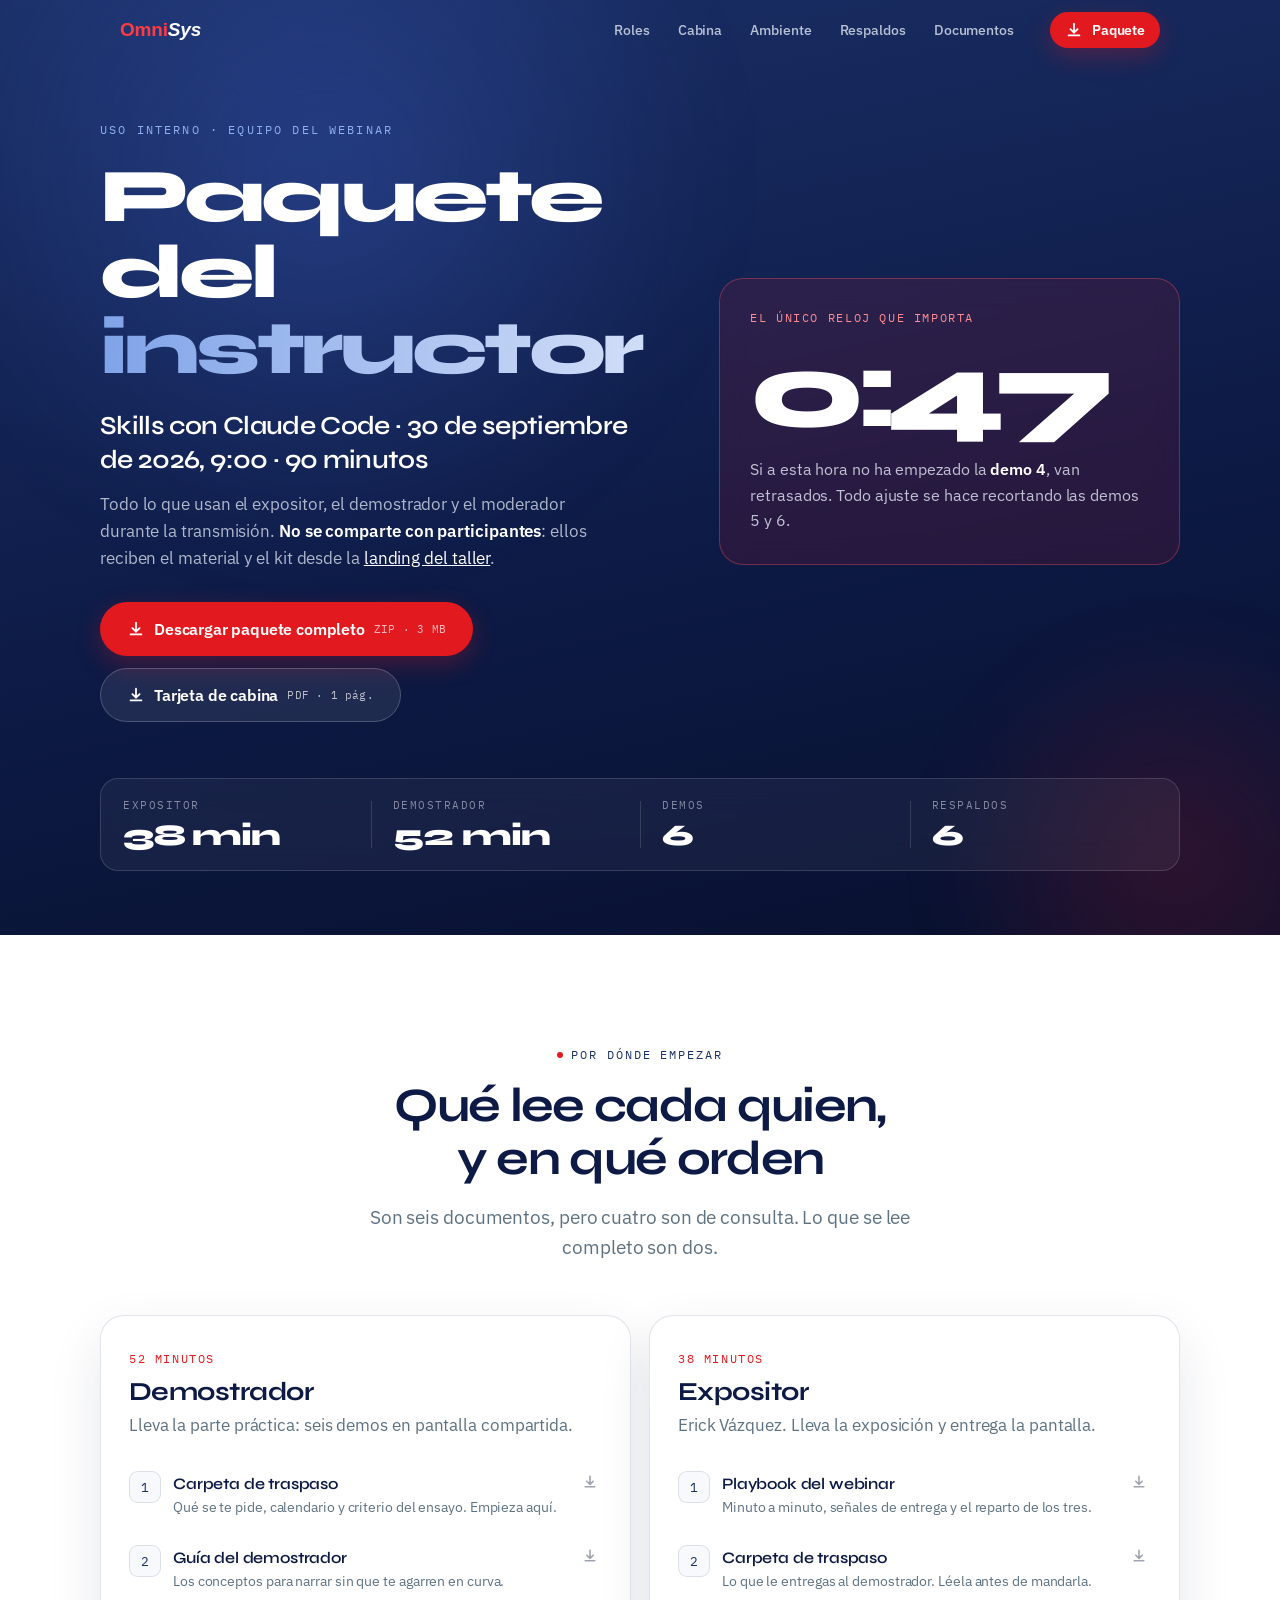
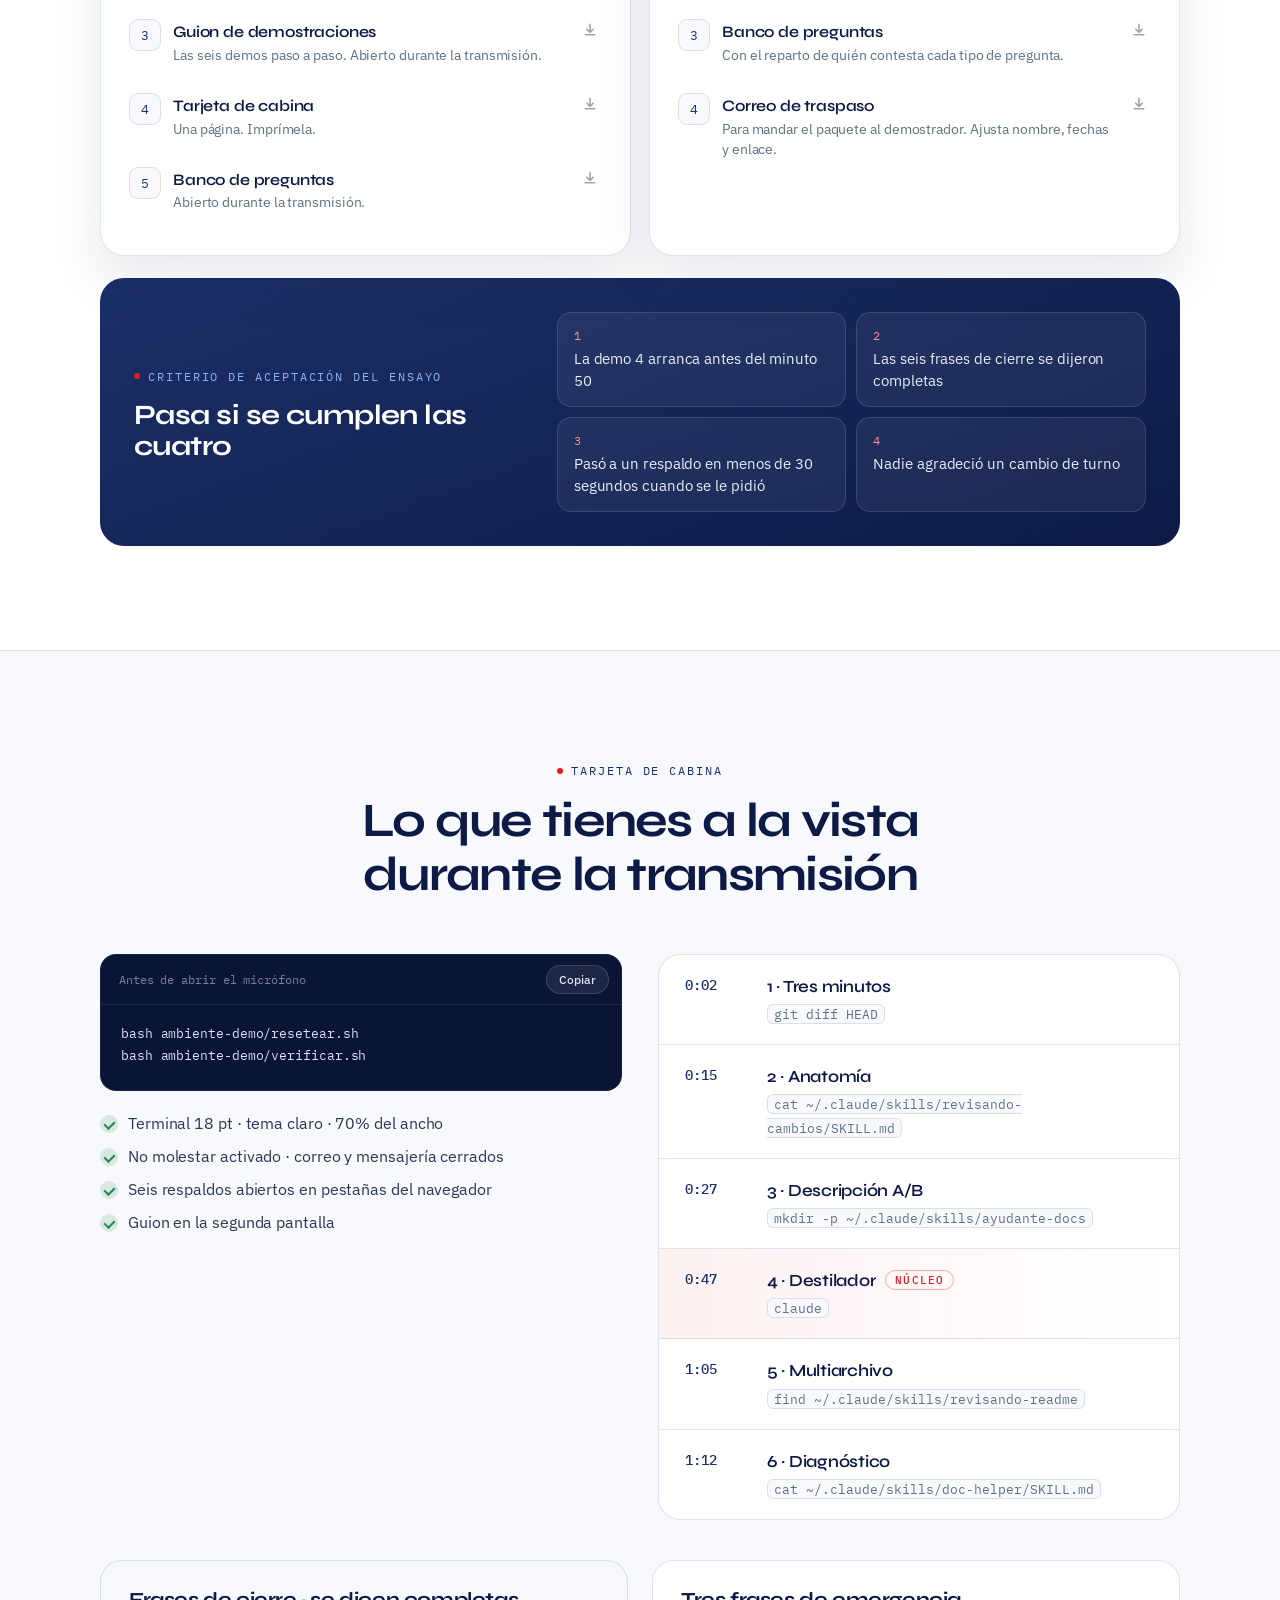
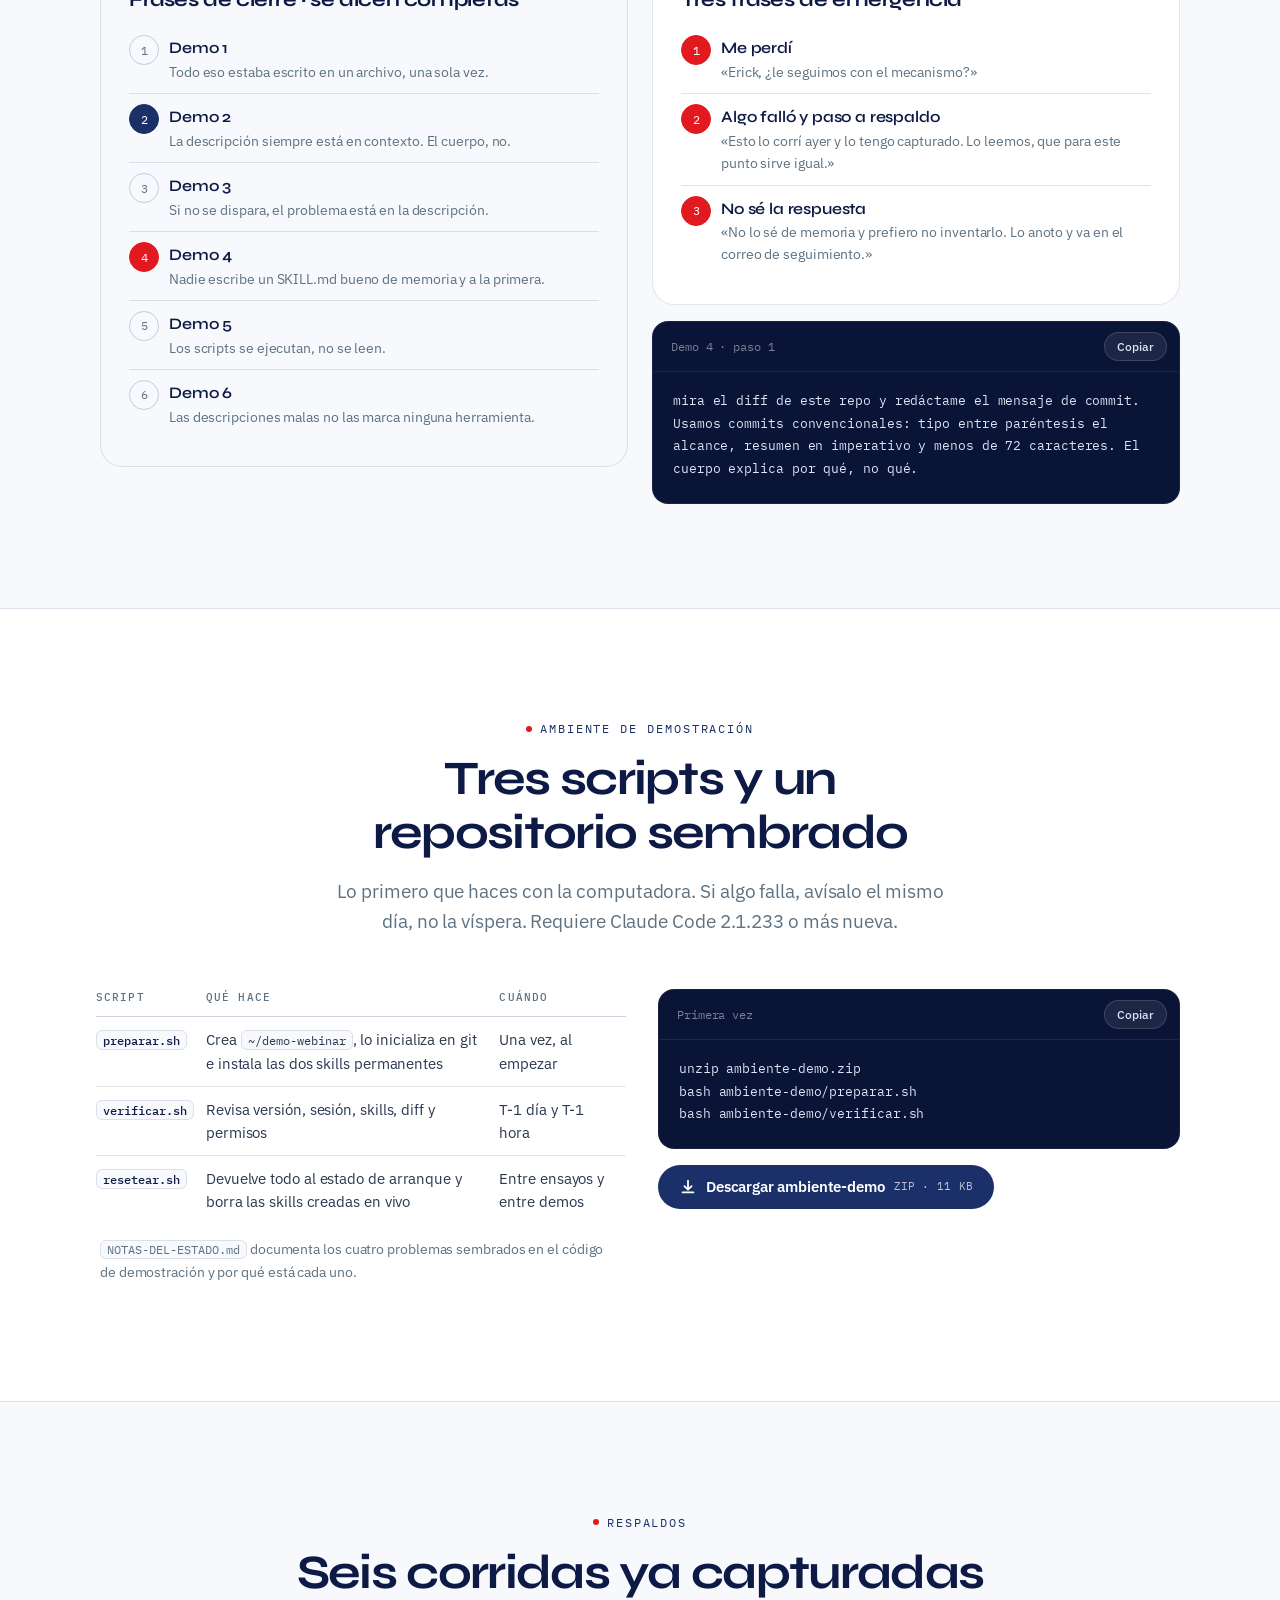
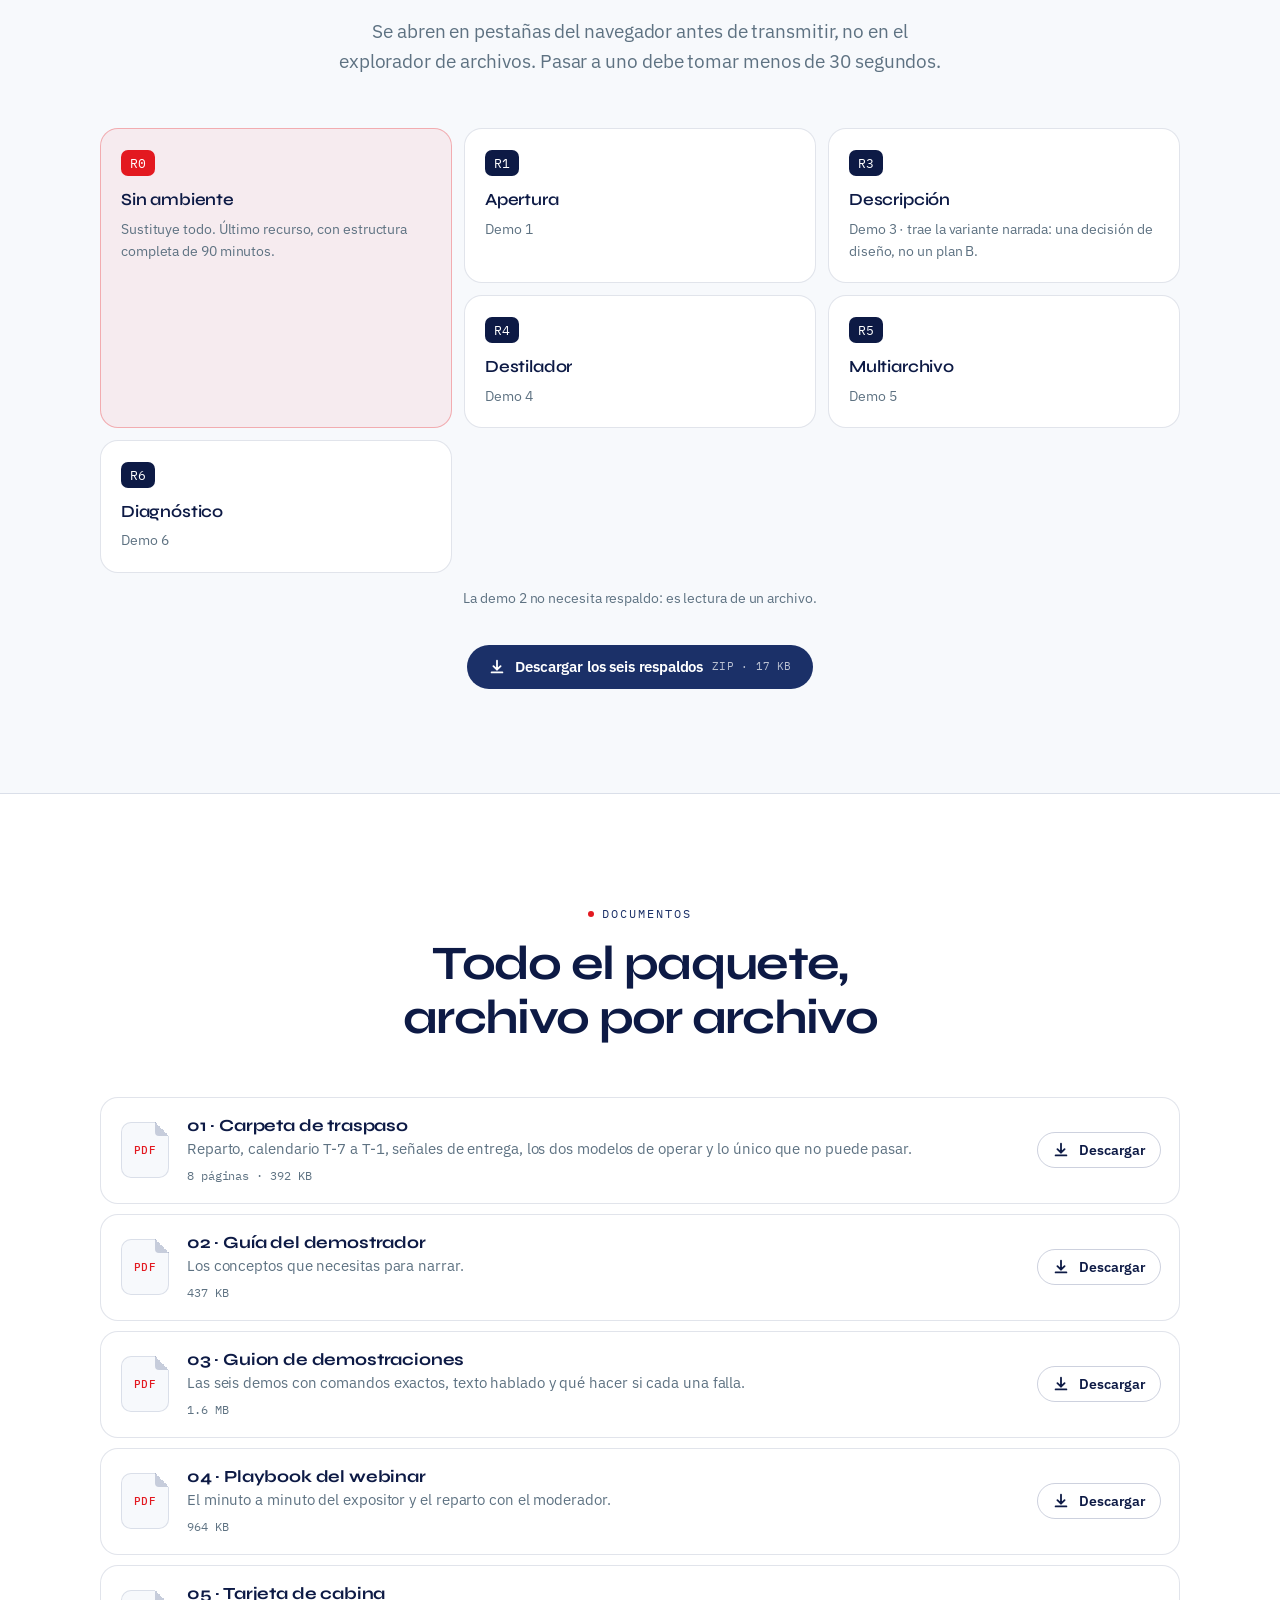
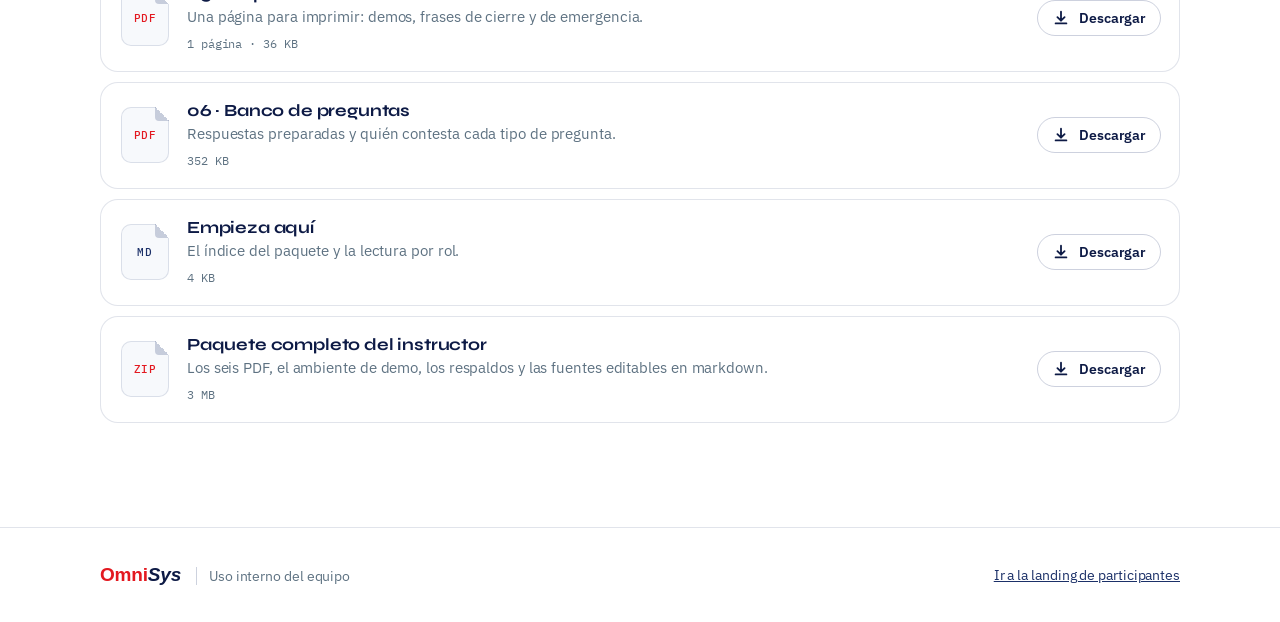
==== equipo/index.html @ ec7b80d9 "Página del equipo con el paquete del instructor (/equipo/, noindex) Co-Authored-By: Claude Opus 5.5 " ====
<!DOCTYPE html>
<html lang="es-MX">
<head>
<meta charset="UTF-8">
<meta name="viewport" content="width=device-width, initial-scale=1, viewport-fit=cover">
<meta name="robots" content="noindex, nofollow">
<meta name="theme-color" content="#0D1A45">
<title>Paquete del instructor · Skills con Claude Code · OmniSys</title>
<link rel="icon" href="data:image/svg+xml,%3Csvg xmlns='http://www.w3.org/2000/svg' viewBox='0 0 64 64'%3E%3Crect width='64' height='64' rx='14' fill='%230D1A45'/%3E%3Ctext x='32' y='43' font-family='Verdana' font-weight='700' font-size='30' fill='%23FF3A41' text-anchor='middle'%3EO%3C/text%3E%3C/svg%3E">
<link rel="preconnect" href="https://fonts.googleapis.com">
<link rel="preconnect" href="https://fonts.gstatic.com" crossorigin>
<link href="https://fonts.googleapis.com/css2?family=Syne:wght@600;700;800&family=IBM+Plex+Sans:ital,wght@0,400;0,500;0,600;1,400&family=IBM+Plex+Mono:wght@400;500&display=swap" rel="stylesheet">
<link rel="stylesheet" href="../assets/estilos.css">
<script>document.documentElement.classList.add("js");</script>
</head>
<body class="team">

<a class="skip" href="#contenido">Saltar al contenido</a>

<header class="nav" id="nav">
  <div class="nav-in">
    <a class="brand" href="../" aria-label="OmniSys, ir a la landing del taller"><span class="o">Omni</span><span class="s">Sys</span></a>
    <nav class="nav-links" aria-label="Secciones">
      <a href="#roles">Roles</a>
      <a href="#cabina">Cabina</a>
      <a href="#ambiente">Ambiente</a>
      <a href="#respaldos">Respaldos</a>
      <a href="#documentos">Documentos</a>
    </nav>
    <a class="btn btn-sm btn-red dl" href="descargas/paquete-instructor.zip" download>
      <svg aria-hidden="true" viewBox="0 0 20 20"><path d="M10 3v10m0 0 4-4m-4 4-4-4M4 16h12"/></svg>
      <span>Paquete</span>
    </a>
  </div>
</header>

<main id="contenido">

<section class="hero hero-team" id="inicio">
  <div class="hero-glow" aria-hidden="true"></div>
  <div class="hero-in">
    <div class="rise">
      <p class="kicker">Uso interno · Equipo del webinar</p>
      <h1>Paquete del <span class="g">instructor</span></h1>
      <p class="claim">Skills con Claude Code · 30 de septiembre de 2026, 9:00 · 90 minutos</p>
      <p class="lede">Todo lo que usan el expositor, el demostrador y el moderador durante la transmisión. <b class="on-dark">No se comparte con participantes</b>: ellos reciben el material y el kit desde la <a href="../" class="on-dark">landing del taller</a>.</p>
      <div class="hero-cta">
        <a class="btn btn-red btn-lg dl" href="descargas/paquete-instructor.zip" download>
          <svg aria-hidden="true" viewBox="0 0 20 20"><path d="M10 3v10m0 0 4-4m-4 4-4-4M4 16h12"/></svg>
          <span>Descargar paquete completo</span><small>ZIP · 3 MB</small>
        </a>
        <a class="btn btn-glass btn-lg dl" href="descargas/05-Tarjeta-de-cabina.pdf" download>
          <svg aria-hidden="true" viewBox="0 0 20 20"><path d="M10 3v10m0 0 4-4m-4 4-4-4M4 16h12"/></svg>
          <span>Tarjeta de cabina</span><small>PDF · 1 pág.</small>
        </a>
      </div>
    </div>

    <div class="checkpoint rise" aria-label="Punto de control">
      <p class="cp-l">El único reloj que importa</p>
      <p class="cp-t">0:47</p>
      <p class="cp-d">Si a esta hora no ha empezado la <b>demo 4</b>, van retrasados. Todo ajuste se hace recortando las demos 5 y 6.</p>
    </div>

    <dl class="facts rise">
      <div><dt>Expositor</dt><dd>38 min</dd></div>
      <div><dt>Demostrador</dt><dd>52 min</dd></div>
      <div><dt>Demos</dt><dd>6</dd></div>
      <div><dt>Respaldos</dt><dd>6</dd></div>
    </dl>
  </div>
</section>

<!-- ── roles ── -->
<section class="sec" id="roles">
  <div class="wrap">
    <header class="shead rv">
      <p class="eyebrow">Por dónde empezar</p>
      <h2>Qué lee cada quien, y en qué orden</h2>
      <p>Son seis documentos, pero cuatro son de consulta. Lo que se lee completo son dos.</p>
    </header>
    <div class="roles">
      <article class="role rv">
        <div class="role-h"><span class="pack-n">52 minutos</span><h3>Demostrador</h3><p>Lleva la parte práctica: seis demos en pantalla compartida.</p></div>
        <ol class="reading">
          <li><a class="dl" href="descargas/01-Carpeta-de-traspaso.pdf" download><b>Carpeta de traspaso</b><span>Qué se te pide, calendario y criterio del ensayo. Empieza aquí.</span></a></li>
          <li><a class="dl" href="descargas/02-Guia-del-demostrador.pdf" download><b>Guía del demostrador</b><span>Los conceptos para narrar sin que te agarren en curva.</span></a></li>
          <li><a class="dl" href="descargas/03-Guion-de-demostraciones.pdf" download><b>Guion de demostraciones</b><span>Las seis demos paso a paso. Abierto durante la transmisión.</span></a></li>
          <li><a class="dl" href="descargas/05-Tarjeta-de-cabina.pdf" download><b>Tarjeta de cabina</b><span>Una página. Imprímela.</span></a></li>
          <li><a class="dl" href="descargas/06-Banco-de-preguntas.pdf" download><b>Banco de preguntas</b><span>Abierto durante la transmisión.</span></a></li>
        </ol>
      </article>
      <article class="role rv">
        <div class="role-h"><span class="pack-n">38 minutos</span><h3>Expositor</h3><p>Erick Vázquez. Lleva la exposición y entrega la pantalla.</p></div>
        <ol class="reading">
          <li><a class="dl" href="descargas/04-Playbook-del-webinar.pdf" download><b>Playbook del webinar</b><span>Minuto a minuto, señales de entrega y el reparto de los tres.</span></a></li>
          <li><a class="dl" href="descargas/01-Carpeta-de-traspaso.pdf" download><b>Carpeta de traspaso</b><span>Lo que le entregas al demostrador. Léela antes de mandarla.</span></a></li>
          <li><a class="dl" href="descargas/06-Banco-de-preguntas.pdf" download><b>Banco de preguntas</b><span>Con el reparto de quién contesta cada tipo de pregunta.</span></a></li>
          <li><a class="dl" href="descargas/CORREO-DE-TRASPASO.md" download><b>Correo de traspaso</b><span>Para mandar el paquete al demostrador. Ajusta nombre, fechas y enlace.</span></a></li>
        </ol>
      </article>
    </div>

    <div class="accept rv">
      <div>
        <p class="eyebrow on-dark">Criterio de aceptación del ensayo</p>
        <h3>Pasa si se cumplen las cuatro</h3>
      </div>
      <ol>
        <li>La demo 4 arranca antes del minuto 50</li>
        <li>Las seis frases de cierre se dijeron completas</li>
        <li>Pasó a un respaldo en menos de 30 segundos cuando se le pidió</li>
        <li>Nadie agradeció un cambio de turno</li>
      </ol>
    </div>
  </div>
</section>

<!-- ── cabina ── -->
<section class="sec alt" id="cabina">
  <div class="wrap">
    <header class="shead rv">
      <p class="eyebrow">Tarjeta de cabina</p>
      <h2>Lo que tienes a la vista durante la transmisión</h2>
    </header>

    <div class="split">
      <div class="rv">
        <div class="code">
          <div class="code-h"><span>Antes de abrir el micrófono</span><button class="copy" data-copy="pre-mic" aria-label="Copiar comandos">Copiar</button></div>
<pre id="pre-mic">bash ambiente-demo/resetear.sh
bash ambiente-demo/verificar.sh</pre>
        </div>
        <ul class="ticks cabin-ticks">
          <li>Terminal 18 pt · tema claro · 70% del ancho</li>
          <li>No molestar activado · correo y mensajería cerrados</li>
          <li>Seis respaldos abiertos en pestañas del navegador</li>
          <li>Guion en la segunda pantalla</li>
        </ul>
      </div>
      <div class="rv">
        <ol class="agenda demos">
          <li><time>0:02</time><div><b>1 · Tres minutos</b><p><code>git diff HEAD</code></p></div></li>
          <li><time>0:15</time><div><b>2 · Anatomía</b><p><code>cat ~/.claude/skills/revisando-cambios/SKILL.md</code></p></div></li>
          <li><time>0:27</time><div><b>3 · Descripción A/B</b><p><code>mkdir -p ~/.claude/skills/ayudante-docs</code></p></div></li>
          <li class="core"><time>0:47</time><div><b>4 · Destilador</b><p><code>claude</code></p></div></li>
          <li><time>1:05</time><div><b>5 · Multiarchivo</b><p><code>find ~/.claude/skills/revisando-readme</code></p></div></li>
          <li><time>1:12</time><div><b>6 · Diagnóstico</b><p><code>cat ~/.claude/skills/doc-helper/SKILL.md</code></p></div></li>
        </ol>
      </div>
    </div>

    <div class="split tight">
      <div class="levels rv">
        <h3>Frases de cierre · se dicen completas</h3>
        <ol>
          <li><b>Demo 1</b><span>Todo eso estaba escrito en un archivo, una sola vez.</span></li>
          <li><b>Demo 2</b><span>La descripción siempre está en contexto. El cuerpo, no.</span></li>
          <li><b>Demo 3</b><span>Si no se dispara, el problema está en la descripción.</span></li>
          <li><b>Demo 4</b><span>Nadie escribe un SKILL.md bueno de memoria y a la primera.</span></li>
          <li><b>Demo 5</b><span>Los scripts se ejecutan, no se leen.</span></li>
          <li><b>Demo 6</b><span>Las descripciones malas no las marca ninguna herramienta.</span></li>
        </ol>
      </div>
      <div class="rv">
        <div class="levels errors">
          <h3>Tres frases de emergencia</h3>
          <ol>
            <li><b>Me perdí</b><span>«Erick, ¿le seguimos con el mecanismo?»</span></li>
            <li><b>Algo falló y paso a respaldo</b><span>«Esto lo corrí ayer y lo tengo capturado. Lo leemos, que para este punto sirve igual.»</span></li>
            <li><b>No sé la respuesta</b><span>«No lo sé de memoria y prefiero no inventarlo. Lo anoto y va en el correo de seguimiento.»</span></li>
          </ol>
        </div>
        <div class="code">
          <div class="code-h"><span>Demo 4 · paso 1</span><button class="copy" data-copy="demo4" aria-label="Copiar prompt">Copiar</button></div>
<pre id="demo4" class="wrap-pre">mira el diff de este repo y redáctame el mensaje de commit. Usamos commits convencionales: tipo entre paréntesis el alcance, resumen en imperativo y menos de 72 caracteres. El cuerpo explica por qué, no qué.</pre>
        </div>
      </div>
    </div>
  </div>
</section>

<!-- ── ambiente ── -->
<section class="sec" id="ambiente">
  <div class="wrap">
    <header class="shead rv">
      <p class="eyebrow">Ambiente de demostración</p>
      <h2>Tres scripts y un repositorio sembrado</h2>
      <p>Lo primero que haces con la computadora. Si algo falla, avísalo el mismo día, no la víspera. Requiere Claude Code 2.1.233 o más nueva.</p>
    </header>
    <div class="split">
      <div class="rv">
        <div class="tbl-wrap"><table class="tbl">
          <thead><tr><th>Script</th><th>Qué hace</th><th>Cuándo</th></tr></thead>
          <tbody>
            <tr><td><code>preparar.sh</code></td><td>Crea <code>~/demo-webinar</code>, lo inicializa en git e instala las dos skills permanentes</td><td>Una vez, al empezar</td></tr>
            <tr><td><code>verificar.sh</code></td><td>Revisa versión, sesión, skills, diff y permisos</td><td>T-1 día y T-1 hora</td></tr>
            <tr><td><code>resetear.sh</code></td><td>Devuelve todo al estado de arranque y borra las skills creadas en vivo</td><td>Entre ensayos y entre demos</td></tr>
          </tbody>
        </table></div>
        <p class="note"><code>NOTAS-DEL-ESTADO.md</code> documenta los cuatro problemas sembrados en el código de demostración y por qué está cada uno.</p>
      </div>
      <div class="rv">
        <div class="code">
          <div class="code-h"><span>Primera vez</span><button class="copy" data-copy="setup" aria-label="Copiar comandos">Copiar</button></div>
<pre id="setup">unzip ambiente-demo.zip
bash ambiente-demo/preparar.sh
bash ambiente-demo/verificar.sh</pre>
        </div>
        <div class="center-l">
          <a class="btn btn-navy dl" href="descargas/ambiente-demo.zip" download>
            <svg aria-hidden="true" viewBox="0 0 20 20"><path d="M10 3v10m0 0 4-4m-4 4-4-4M4 16h12"/></svg>
            <span>Descargar ambiente-demo</span><small>ZIP · 11 KB</small>
          </a>
        </div>
      </div>
    </div>
  </div>
</section>

<!-- ── respaldos ── -->
<section class="sec alt" id="respaldos">
  <div class="wrap">
    <header class="shead rv">
      <p class="eyebrow">Respaldos</p>
      <h2>Seis corridas ya capturadas</h2>
      <p>Se abren en pestañas del navegador antes de transmitir, no en el explorador de archivos. Pasar a uno debe tomar menos de 30 segundos.</p>
    </header>
    <div class="backups rv">
      <div class="bk bk-main"><code>R0</code><b>Sin ambiente</b><p>Sustituye todo. Último recurso, con estructura completa de 90 minutos.</p></div>
      <div class="bk"><code>R1</code><b>Apertura</b><p>Demo 1</p></div>
      <div class="bk"><code>R3</code><b>Descripción</b><p>Demo 3 · trae la variante narrada: una decisión de diseño, no un plan B.</p></div>
      <div class="bk"><code>R4</code><b>Destilador</b><p>Demo 4</p></div>
      <div class="bk"><code>R5</code><b>Multiarchivo</b><p>Demo 5</p></div>
      <div class="bk"><code>R6</code><b>Diagnóstico</b><p>Demo 6</p></div>
    </div>
    <p class="note center-t">La demo 2 no necesita respaldo: es lectura de un archivo.</p>
    <div class="center rv">
      <a class="btn btn-navy dl" href="descargas/respaldos.zip" download>
        <svg aria-hidden="true" viewBox="0 0 20 20"><path d="M10 3v10m0 0 4-4m-4 4-4-4M4 16h12"/></svg>
        <span>Descargar los seis respaldos</span><small>ZIP · 17 KB</small>
      </a>
    </div>
  </div>
</section>

<!-- ── documentos ── -->
<section class="sec" id="documentos">
  <div class="wrap">
    <header class="shead rv">
      <p class="eyebrow">Documentos</p>
      <h2>Todo el paquete, archivo por archivo</h2>
    </header>
    <ul class="files rv">
      <li class="file"><div class="ficon pdf">PDF</div><div><h4>01 · Carpeta de traspaso</h4><p>Reparto, calendario T-7 a T-1, señales de entrega, los dos modelos de operar y lo único que no puede pasar.</p><div class="sz">8 páginas · 392 KB</div></div><a class="btn btn-ghost btn-sm dl" href="descargas/01-Carpeta-de-traspaso.pdf" download><svg aria-hidden="true" viewBox="0 0 20 20"><path d="M10 3v10m0 0 4-4m-4 4-4-4M4 16h12"/></svg><span>Descargar</span></a></li>
      <li class="file"><div class="ficon pdf">PDF</div><div><h4>02 · Guía del demostrador</h4><p>Los conceptos que necesitas para narrar.</p><div class="sz">437 KB</div></div><a class="btn btn-ghost btn-sm dl" href="descargas/02-Guia-del-demostrador.pdf" download><svg aria-hidden="true" viewBox="0 0 20 20"><path d="M10 3v10m0 0 4-4m-4 4-4-4M4 16h12"/></svg><span>Descargar</span></a></li>
      <li class="file"><div class="ficon pdf">PDF</div><div><h4>03 · Guion de demostraciones</h4><p>Las seis demos con comandos exactos, texto hablado y qué hacer si cada una falla.</p><div class="sz">1.6 MB</div></div><a class="btn btn-ghost btn-sm dl" href="descargas/03-Guion-de-demostraciones.pdf" download><svg aria-hidden="true" viewBox="0 0 20 20"><path d="M10 3v10m0 0 4-4m-4 4-4-4M4 16h12"/></svg><span>Descargar</span></a></li>
      <li class="file"><div class="ficon pdf">PDF</div><div><h4>04 · Playbook del webinar</h4><p>El minuto a minuto del expositor y el reparto con el moderador.</p><div class="sz">964 KB</div></div><a class="btn btn-ghost btn-sm dl" href="descargas/04-Playbook-del-webinar.pdf" download><svg aria-hidden="true" viewBox="0 0 20 20"><path d="M10 3v10m0 0 4-4m-4 4-4-4M4 16h12"/></svg><span>Descargar</span></a></li>
      <li class="file"><div class="ficon pdf">PDF</div><div><h4>05 · Tarjeta de cabina</h4><p>Una página para imprimir: demos, frases de cierre y de emergencia.</p><div class="sz">1 página · 36 KB</div></div><a class="btn btn-ghost btn-sm dl" href="descargas/05-Tarjeta-de-cabina.pdf" download><svg aria-hidden="true" viewBox="0 0 20 20"><path d="M10 3v10m0 0 4-4m-4 4-4-4M4 16h12"/></svg><span>Descargar</span></a></li>
      <li class="file"><div class="ficon pdf">PDF</div><div><h4>06 · Banco de preguntas</h4><p>Respuestas preparadas y quién contesta cada tipo de pregunta.</p><div class="sz">352 KB</div></div><a class="btn btn-ghost btn-sm dl" href="descargas/06-Banco-de-preguntas.pdf" download><svg aria-hidden="true" viewBox="0 0 20 20"><path d="M10 3v10m0 0 4-4m-4 4-4-4M4 16h12"/></svg><span>Descargar</span></a></li>
      <li class="file"><div class="ficon">MD</div><div><h4>Empieza aquí</h4><p>El índice del paquete y la lectura por rol.</p><div class="sz">4 KB</div></div><a class="btn btn-ghost btn-sm dl" href="descargas/00-EMPIEZA-AQUI.md" download><svg aria-hidden="true" viewBox="0 0 20 20"><path d="M10 3v10m0 0 4-4m-4 4-4-4M4 16h12"/></svg><span>Descargar</span></a></li>
      <li class="file"><div class="ficon zip">ZIP</div><div><h4>Paquete completo del instructor</h4><p>Los seis PDF, el ambiente de demo, los respaldos y las fuentes editables en markdown.</p><div class="sz">3 MB</div></div><a class="btn btn-ghost btn-sm dl" href="descargas/paquete-instructor.zip" download><svg aria-hidden="true" viewBox="0 0 20 20"><path d="M10 3v10m0 0 4-4m-4 4-4-4M4 16h12"/></svg><span>Descargar</span></a></li>
    </ul>
  </div>
</section>

</main>

<footer class="foot">
  <div class="wrap foot-in">
    <div>
      <span class="brand"><span class="o">Omni</span><span class="s">Sys</span></span>
      <span class="foot-t">Uso interno del equipo</span>
    </div>
    <p><a href="../">Ir a la landing de participantes</a></p>
  </div>
</footer>

<div class="toast" id="toast" role="status" aria-live="polite"></div>

<script src="../assets/app.js"></script>
</body>
</html>
---- assets/estilos.css ----
/* ══ OmniSys · tokens ══ */
:root{
  --red:#E31920; --red-hot:#FF3A41; --navy:#1B3068; --night:#0D1A45;
  --ink:#0D1A45; --ink-2:#2A3850; --ink-3:#5E7282;
  --bg:#FFFFFF; --bg-alt:#F7F9FC; --surface:#FFFFFF;
  --line:rgba(27,48,104,.13); --line-2:rgba(27,48,104,.22);
  --ok:#1E8A4C; --bad:#C4161C; --accent:#1B3068;
  --nav-bg:rgba(255,255,255,.72);
  --shadow:0 22px 54px rgba(13,26,69,.10);
  --f:"IBM Plex Sans",system-ui,sans-serif;
  --f-d:"Syne","IBM Plex Sans",sans-serif;
  --f-m:"IBM Plex Mono",ui-monospace,monospace;
  --spring:cubic-bezier(.16,1,.3,1);   /* amortiguado, sin rebote */
  --w:1080px;
  color-scheme:light;
}
@media (prefers-color-scheme:dark){
  :root{
    --ink:#EEF2FB; --ink-2:#C9D3E6; --ink-3:#8E9BB5;
    --bg:#070E26; --bg-alt:#0B1433; --surface:#0F1A3E;
    --line:rgba(160,180,230,.14); --line-2:rgba(160,180,230,.26);
    --ok:#5FD08A; --bad:#FF6B70; --accent:#8FB0F0;
    --nav-bg:rgba(7,14,38,.66);
    --shadow:0 22px 54px rgba(0,0,0,.4);
    color-scheme:dark;
  }
}

*{box-sizing:border-box}
html{scroll-behavior:smooth;scroll-padding-top:76px;-webkit-text-size-adjust:100%;text-size-adjust:100%}
body{margin:0;background:var(--bg);color:var(--ink-2);font-family:var(--f);font-size:17px;line-height:1.6;letter-spacing:-.005em;-webkit-font-smoothing:antialiased;overflow-x:hidden;-webkit-tap-highlight-color:transparent}
h1,h2,h3,h4{margin:0;font-family:var(--f-d);font-weight:700;color:var(--ink);line-height:1.12}
h2{letter-spacing:-.035em} h3{letter-spacing:-.02em} h4{letter-spacing:-.01em}
p{margin:0 0 14px}
a{color:var(--accent)}
b{color:var(--ink);font-weight:600}
code{font-family:var(--f-m);font-size:.86em;background:var(--bg-alt);border:1px solid var(--line);padding:1px 6px;border-radius:6px;letter-spacing:0;word-break:break-word}
.skip{position:absolute;left:-999px;top:8px;z-index:100;background:var(--night);color:#fff;padding:10px 16px;border-radius:10px}
.skip:focus{left:16px}
:focus-visible{outline:2px solid var(--red-hot);outline-offset:3px;border-radius:6px}

.brand{font-family:Verdana,Geneva,sans-serif;font-weight:700;font-size:19px;color:var(--ink);text-decoration:none;letter-spacing:-.01em}
.brand .o{color:var(--red)} .brand .s{font-style:italic}

/* ── barra translúcida ── */
.nav{position:fixed;inset:0 0 auto 0;z-index:50;padding-top:env(safe-area-inset-top);transition:background .4s,box-shadow .4s}
.nav-in{max-width:var(--w);margin:0 auto;height:60px;padding:0 20px;display:flex;align-items:center;gap:24px}
.nav .brand{color:#fff}
.nav .brand .o{color:var(--red-hot)}
.nav-links{display:flex;gap:4px;margin-left:auto}
.nav-links a{font-size:14px;font-weight:500;color:rgba(231,236,247,.78);text-decoration:none;padding:7px 12px;border-radius:100px;transition:color .25s,background .25s}
.nav-links a:hover{color:#fff;background:rgba(255,255,255,.08)}
.nav.solid{background:var(--nav-bg);-webkit-backdrop-filter:blur(20px) saturate(180%);backdrop-filter:blur(20px) saturate(180%);box-shadow:0 1px 0 var(--line)}
.nav.solid .brand{color:var(--ink)} .nav.solid .brand .o{color:var(--red)}
.nav.solid .nav-links a{color:var(--ink-3)}
.nav.solid .nav-links a:hover{color:var(--ink);background:var(--bg-alt)}
.nav.solid .nav-links a.on{color:var(--ink);background:var(--bg-alt)}

/* ── botones ── */
.btn{--h:44px;display:inline-flex;align-items:center;justify-content:center;gap:9px;min-height:var(--h);padding:0 20px;border-radius:100px;border:1px solid transparent;
  font-family:var(--f);font-size:15px;font-weight:600;letter-spacing:-.01em;text-decoration:none;cursor:pointer;white-space:nowrap;
  transition:transform .5s var(--spring),background .25s,box-shadow .5s var(--spring),border-color .25s;user-select:none;-webkit-user-select:none}
.btn svg{width:18px;height:18px;flex:none;fill:none;stroke:currentColor;stroke-width:2;stroke-linecap:round;stroke-linejoin:round}
.btn small{font-family:var(--f-m);font-size:11px;font-weight:400;opacity:.7;letter-spacing:.02em}
/* respuesta al presionar: inmediata */
.btn.press,.btn:active{transform:scale(.97);transition:transform .1s ease-out}
.btn-sm{--h:36px;padding:0 14px;font-size:14px}
.btn-lg{--h:54px;padding:0 26px;font-size:16px}
.btn-red{background:var(--red);color:#fff;box-shadow:0 8px 24px rgba(227,25,32,.28)}
.btn-red:hover{background:#CC141B}
.btn-navy{background:var(--navy);color:#fff}
.btn-navy:hover{background:var(--night)}
.btn-glass{background:rgba(255,255,255,.08);color:#fff;border-color:rgba(255,255,255,.2);-webkit-backdrop-filter:blur(14px);backdrop-filter:blur(14px)}
.btn-glass:hover{background:rgba(255,255,255,.14)}
.btn-ghost{background:transparent;color:var(--ink);border-color:var(--line-2)}
.btn-ghost:hover{border-color:var(--ink);}
.btn.done{background:var(--ok);color:#fff;border-color:transparent;box-shadow:none}
.btn.busy{opacity:.85;pointer-events:none}
@media (prefers-color-scheme:dark){.btn-navy{background:#2A4590}.btn-navy:hover{background:#34529F}.btn.done{color:#06240F}}

/* ── portada ── */
.hero{position:relative;overflow:hidden;color:#E7ECF7;background:linear-gradient(168deg,#1B3068 0%,#0D1A45 58%,#08102E 100%);
  padding:calc(120px + env(safe-area-inset-top)) 20px 64px}
.hero-glow{position:absolute;inset:0;pointer-events:none}
.hero-glow::before{content:"";position:absolute;top:-30%;left:-10%;width:900px;height:900px;background:radial-gradient(circle,rgba(70,110,220,.30),transparent 62%);filter:blur(40px)}
.hero-glow::after{content:"";position:absolute;bottom:-20%;right:-12%;width:520px;height:520px;border-radius:50%;background:radial-gradient(circle,rgba(227,25,32,.18),transparent 66%);filter:blur(30px)}
.hero-in{position:relative;max-width:var(--w);margin:0 auto;display:grid;grid-template-columns:minmax(0,1.1fr) minmax(360px,.9fr);gap:48px 56px;align-items:center}
.kicker{font-family:var(--f-m);font-size:12px;letter-spacing:.18em;text-transform:uppercase;color:#8FB0F0;margin-bottom:20px}
.hero h1{font-size:clamp(40px,6.4vw,76px);font-weight:800;color:#fff;letter-spacing:-.05em;line-height:1.0}
.hero h1 .g{background:linear-gradient(95deg,#7FA3E8,#D4E0F8);-webkit-background-clip:text;background-clip:text;color:transparent}
.claim{font-family:var(--f-d);font-weight:600;font-size:clamp(20px,2.4vw,26px);color:#fff;letter-spacing:-.025em;line-height:1.3;margin:22px 0 14px}
.lede{font-size:17px;color:rgba(231,236,247,.74);max-width:52ch;line-height:1.6}
.hero-cta{display:flex;flex-wrap:wrap;gap:12px;margin-top:30px}
.facts{grid-column:1/-1;display:grid;grid-template-columns:repeat(4,1fr);margin:8px 0 0;border:1px solid rgba(255,255,255,.14);border-radius:18px;background:rgba(255,255,255,.05);-webkit-backdrop-filter:blur(16px);backdrop-filter:blur(16px)}
.facts div{padding:18px 22px;position:relative}
.facts div+div::before{content:"";position:absolute;left:0;top:24%;height:52%;width:1px;background:rgba(255,255,255,.14)}
.facts dt{font-family:var(--f-m);font-size:11px;letter-spacing:.14em;text-transform:uppercase;color:rgba(231,236,247,.52);margin-bottom:4px}
.facts dd{margin:0;font-family:var(--f-d);font-size:clamp(22px,3vw,30px);font-weight:800;color:#fff;letter-spacing:-.04em;line-height:1.1;font-variant-numeric:tabular-nums}

/* terminal */
.term{background:rgba(6,12,34,.72);border:1px solid rgba(255,255,255,.1);border-radius:18px;overflow:hidden;box-shadow:0 40px 90px rgba(0,0,0,.4);-webkit-backdrop-filter:blur(10px);backdrop-filter:blur(10px)}
.tbar{display:flex;align-items:center;gap:7px;padding:13px 16px;border-bottom:1px solid rgba(255,255,255,.08)}
.tbar i{width:11px;height:11px;border-radius:50%;flex:none}
.tbar span{margin-left:8px;font-family:var(--f-m);font-size:11.5px;color:rgba(231,236,247,.45);overflow:hidden;text-overflow:ellipsis;white-space:nowrap}
.tbody{margin:0;padding:22px 24px 26px;font-family:var(--f-m);font-size:13.5px;line-height:1.85;color:#C9D6F2;white-space:pre-wrap;letter-spacing:0}
.tbody .k{color:#7FA3E8} .tbody .v{color:#E7ECF7} .tbody .ok{color:#5FD08A} .tbody .dim{color:rgba(201,214,242,.4)}

/* entrada */
@keyframes rise{from{opacity:0;transform:translateY(22px)}to{opacity:1;transform:none}}
.js .rise{animation:rise .95s var(--spring) both}
.js .rise:nth-child(2){animation-delay:.12s} .js .rise:nth-child(3){animation-delay:.22s}

/* ── secciones ── */
.sec{padding:104px 20px}
.sec.alt{background:var(--bg-alt);border-block:1px solid var(--line)}
.wrap{max-width:var(--w);margin:0 auto}
.eyebrow{display:inline-flex;align-items:center;gap:8px;font-family:var(--f-m);font-size:12px;letter-spacing:.16em;text-transform:uppercase;color:var(--accent);margin:0 0 14px}
.eyebrow::before{content:"";width:6px;height:6px;border-radius:50%;background:var(--red)}
.eyebrow.sm{font-size:11px;margin-bottom:8px}
.shead{max-width:760px;margin:0 auto 52px;text-align:center}
.shead h2{font-size:clamp(30px,4.4vw,48px);text-wrap:balance}
.shead p:not(.eyebrow){font-size:clamp(17px,1.9vw,19px);color:var(--ink-3);margin:16px auto 0;max-width:56ch;text-wrap:pretty}
.note{font-size:14px;color:var(--ink-3);margin-top:14px}
.note.warn{border-left:3px solid var(--red);padding:4px 0 4px 12px}

/* revelado al hacer scroll */
.js .rv{opacity:0;transform:translateY(26px);transition:opacity .9s var(--spring),transform .9s var(--spring)}
.js .rv.in{opacity:1;transform:none}

/* ── control segmentado ── */
.seg{position:relative;display:flex;width:max-content;max-width:100%;margin:0 auto 28px;padding:4px;border-radius:100px;background:var(--bg-alt);border:1px solid var(--line);overflow-x:auto;scrollbar-width:none}
.seg::-webkit-scrollbar{display:none}
.seg button{position:relative;z-index:1;flex:none;border:0;background:none;font:500 14.5px var(--f);color:var(--ink-3);padding:9px 18px;border-radius:100px;cursor:pointer;transition:color .3s;white-space:nowrap}
.seg button[aria-selected="true"]{color:var(--ink);font-weight:600}
.seg button:active{transform:scale(.96);transition:transform .1s}
.seg-ind{position:absolute;z-index:0;top:4px;bottom:4px;left:0;width:0;border-radius:100px;background:var(--surface);box-shadow:0 2px 10px rgba(13,26,69,.12),0 0 0 1px var(--line);
  transition:transform .45s var(--spring),width .45s var(--spring)}

.panels{background:var(--surface);border:1px solid var(--line);border-radius:24px;padding:40px;box-shadow:var(--shadow)}
.panel h3{font-size:clamp(21px,2.4vw,26px);margin-bottom:12px}
.panel h4{font-size:17px;margin:28px 0 12px}
.panel>p,.panel .split>div>p{color:var(--ink-2)}
.js .panel:not([hidden]){animation:fade .5s var(--spring)}
@keyframes fade{from{opacity:0;transform:translateY(8px)}to{opacity:1;transform:none}}

.split{display:grid;grid-template-columns:1fr 1fr;gap:36px;align-items:start}
.split.tight{gap:24px;margin-top:40px}

.tbl-wrap{overflow-x:auto;margin:0 -4px}
.tbl{width:100%;border-collapse:collapse;font-size:14.5px}
.tbl th{text-align:left;font-family:var(--f-m);font-size:11px;font-weight:500;letter-spacing:.1em;text-transform:uppercase;color:var(--ink-3);padding:0 12px 10px 0;border-bottom:1px solid var(--line-2)}
.tbl td{padding:11px 12px 11px 0;border-bottom:1px solid var(--line);vertical-align:top}
.tbl tr:last-child td{border-bottom:0}
.tbl code{white-space:nowrap;word-break:normal}
.tbl td:first-child{color:var(--ink);font-weight:500}

.code{background:#0A1436;border-radius:16px;overflow:hidden;border:1px solid rgba(255,255,255,.06)}
.code-h{display:flex;align-items:center;justify-content:space-between;gap:12px;padding:10px 12px 10px 18px;border-bottom:1px solid rgba(255,255,255,.08)}
.code-h span{font-family:var(--f-m);font-size:12px;color:rgba(231,236,247,.5);overflow:hidden;text-overflow:ellipsis;white-space:nowrap}
.code pre{margin:0;padding:18px 20px 22px;font-family:var(--f-m);font-size:13px;line-height:1.75;color:#DCE4F5;overflow-x:auto}
.c-k{color:#7FA3E8} .c-dim{color:rgba(201,214,242,.42)} .c-h{color:#FF8C90}
.copy{flex:none;font:500 12px var(--f);color:#DCE4F5;background:rgba(255,255,255,.08);border:1px solid rgba(255,255,255,.14);border-radius:100px;padding:6px 12px;cursor:pointer;transition:background .2s,transform .4s var(--spring)}
.copy:hover{background:rgba(255,255,255,.14)}
.copy:active{transform:scale(.95);transition:transform .1s}
.copy.ok{background:#1E8A4C;border-color:transparent;color:#fff}

.formula{display:flex;align-items:center;gap:14px;flex-wrap:wrap;margin:20px 0 26px}
.formula span{font-family:var(--f-m);font-size:15px;padding:12px 20px;border-radius:14px;background:var(--bg-alt);border:1px solid var(--line-2);color:var(--ink)}
.formula em{font-style:normal;font-family:var(--f-d);font-size:26px;color:var(--red)}
.rules{display:grid;grid-template-columns:repeat(2,1fr);gap:14px}
.rule{padding:20px;border:1px solid var(--line);border-radius:16px;background:var(--bg-alt)}
.rule b{display:block;font-family:var(--f-d);font-size:16px;letter-spacing:-.01em;margin-bottom:6px}
.rule p{font-size:14.5px;color:var(--ink-3);margin:0 0 6px}
.rule p.ok,.rule p.bad{font-family:var(--f-m);font-size:12.5px;padding-left:22px;position:relative;color:var(--ink-2)}
.rule p.ok::before{content:"✓";position:absolute;left:0;color:var(--ok);font-weight:700}
.rule p.bad::before{content:"✕";position:absolute;left:0;color:var(--bad);font-weight:700}
.chips{display:flex;flex-wrap:wrap;gap:8px;margin-top:14px}
.chip{font-family:var(--f-m);font-size:13px;padding:6px 12px;border-radius:100px;border:1px solid var(--line-2);color:var(--ink-2);background:var(--surface)}
.chip.ok{border-color:rgba(30,138,76,.4);color:var(--ok)}
.chip.bad{border-color:rgba(196,22,28,.35);color:var(--bad);text-decoration:line-through;text-decoration-thickness:1px}
.chips.mono{margin-top:22px}

.grados{display:grid;grid-template-columns:repeat(3,1fr);gap:14px;margin:22px 0 4px}
.grado{padding:22px;border-radius:18px;border:1px solid var(--line);background:var(--bg-alt)}
.grado p{margin:0;font-size:15px}
.grado .q{font-family:var(--f-d);font-weight:700;color:var(--ink);font-size:17px;letter-spacing:-.015em;margin:14px 0 6px}
.grado .ex{font-size:13.5px;color:var(--ink-3);margin-top:10px}
.lvl{display:inline-block;font-family:var(--f-m);font-size:11px;letter-spacing:.12em;text-transform:uppercase;padding:4px 10px;border-radius:100px;font-weight:500}
.lvl-a{background:rgba(30,138,76,.12);color:var(--ok)}
.lvl-m{background:rgba(27,48,104,.1);color:var(--accent)}
.lvl-b{background:rgba(227,25,32,.1);color:var(--bad)}
.tree{margin:0;padding:18px 20px;font-family:var(--f-m);font-size:13.5px;line-height:1.8;background:var(--bg-alt);border:1px solid var(--line);border-radius:14px;color:var(--ink);overflow-x:auto}
.steps{margin:0;padding-left:20px;font-size:15px}
.steps li{margin-bottom:10px}

.layers{display:grid;grid-template-columns:repeat(5,1fr);gap:10px;margin:22px 0}
.layer{padding:18px 16px;border-radius:16px;border:1px solid var(--line);background:var(--bg-alt)}
.layer code{background:none;border:0;padding:0;font-size:14px;font-weight:500;color:var(--ink)}
.layer p{font-size:14px;color:var(--ink-3);margin:8px 0 0;line-height:1.45}
.layer.is-skill{background:var(--night);border-color:var(--night)}
.layer.is-skill code{color:#fff} .layer.is-skill p{color:rgba(231,236,247,.72)}
.tie{display:grid;grid-template-columns:1fr 1fr;gap:14px}
.tie>div{padding:20px;border-radius:16px;border:1px dashed var(--line-2)}
.tie p:last-child{margin:0;font-size:15.5px}

/* ciclo A/B */
.cycle{margin-top:28px;display:grid;grid-template-columns:.9fr 1.1fr;gap:36px;align-items:center;padding:40px;border-radius:24px;background:linear-gradient(160deg,#1B3068,#0D1A45);color:#E7ECF7}
.cycle h3{color:#fff;font-size:clamp(22px,2.6vw,28px);margin-bottom:10px}
.cycle .eyebrow{color:#8FB0F0}
.cycle p{color:rgba(231,236,247,.74)}
.cycle code{background:rgba(255,255,255,.08);border-color:rgba(255,255,255,.14);color:#fff}
.cycle b{color:#fff}
.cycle-steps{list-style:none;margin:0;padding:0;display:grid;gap:10px}
.cycle-steps li{display:flex;gap:14px;align-items:flex-start;padding:14px 16px;border-radius:14px;background:rgba(255,255,255,.05);border:1px solid rgba(255,255,255,.1)}
.cycle-steps p{margin:0;font-size:15px}
.who{flex:none;display:grid;place-items:center;width:30px;height:30px;border-radius:9px;font-family:var(--f-m);font-weight:500;font-size:13px}
.who.a{background:#7FA3E8;color:#0D1A45}
.who.b{background:var(--red-hot);color:#fff}

/* ── agenda ── */
.agenda{list-style:none;margin:0 auto;padding:0;max-width:820px;background:var(--surface);border:1px solid var(--line);border-radius:22px;overflow:hidden}
.agenda li{display:grid;grid-template-columns:96px 1fr;gap:18px;padding:18px 26px;border-bottom:1px solid var(--line)}
.agenda li:last-child{border-bottom:0}
.agenda time{font-family:var(--f-m);font-size:13.5px;color:var(--accent);font-weight:500;padding-top:2px;font-variant-numeric:tabular-nums}
.agenda b{font-family:var(--f-d);font-size:17px;letter-spacing:-.015em}
.agenda p{margin:2px 0 0;font-size:15px;color:var(--ink-3)}
.agenda .core{background:linear-gradient(90deg,rgba(227,25,32,.06),transparent)}
.agenda .core b::after{content:"núcleo";font-family:var(--f-m);font-size:10.5px;letter-spacing:.1em;text-transform:uppercase;color:var(--red);border:1px solid rgba(227,25,32,.34);border-radius:100px;padding:2px 9px;margin-left:10px;vertical-align:2px;font-weight:500}
.agenda .brk{background:var(--bg-alt)} .agenda .brk b{color:var(--ink-3);font-weight:600}

/* ── laboratorios ── */
.labs{display:grid;grid-template-columns:repeat(3,1fr);gap:16px}
.lab{position:relative;padding:28px;border-radius:20px;background:var(--surface);border:1px solid var(--line);transition:transform .55s var(--spring),box-shadow .55s var(--spring)}
.lab .n{display:inline-grid;place-items:center;width:36px;height:36px;border-radius:11px;background:var(--navy);color:#fff;font-family:var(--f-m);font-size:13px;margin-bottom:18px}
.lab h3{font-size:19px;margin-bottom:8px}
.lab p{font-size:15px;color:var(--ink-3);margin:0}
.lab .meta{font-family:var(--f-m);font-size:12px;letter-spacing:.04em;color:var(--accent);margin-top:16px}
.lab.featured{border-color:rgba(227,25,32,.4);box-shadow:inset 0 0 0 1px rgba(227,25,32,.2)}
.lab.featured .n{background:var(--red)}
.center{text-align:center;margin-top:36px}
@media (prefers-color-scheme:dark){.lab .n{background:#2A4590}}

/* ── materiales ── */
.group{margin-bottom:48px}
.group:last-child{margin-bottom:0}
.group-h{display:flex;align-items:baseline;justify-content:space-between;gap:20px;flex-wrap:wrap;margin-bottom:16px;padding-bottom:12px;border-bottom:1px solid var(--line-2)}
.group-h h3{font-size:22px}
.group-h p{margin:0;font-size:15px;color:var(--ink-3)}
.files{list-style:none;margin:0;padding:0;display:grid;gap:10px}
.file{display:grid;grid-template-columns:48px 1fr auto;gap:18px;align-items:center;padding:18px 18px 18px 20px;border-radius:18px;background:var(--surface);border:1px solid var(--line);transition:border-color .3s,box-shadow .55s var(--spring)}
.ficon{display:grid;place-items:center;width:48px;height:56px;border-radius:10px;background:var(--bg-alt);border:1px solid var(--line);font-family:var(--f-m);font-size:10.5px;font-weight:500;letter-spacing:.06em;color:var(--accent);position:relative}
.ficon.zip{color:var(--red)}
.ficon::before{content:"";position:absolute;top:-1px;right:-1px;width:14px;height:14px;background:linear-gradient(225deg,var(--bg) 50%,var(--line-2) 50%);border-bottom-left-radius:4px}
.file h4{font-size:17px;margin:0 0 3px}
.file .tag{display:inline-block;font-family:var(--f-m);font-size:10.5px;letter-spacing:.1em;text-transform:uppercase;color:var(--red);margin-bottom:4px}
.file p{margin:0;font-size:14.5px;color:var(--ink-3);line-height:1.5}
.file .sz{font-family:var(--f-m);font-size:12px;color:var(--ink-3);margin-top:6px}

.skills{display:grid;grid-template-columns:repeat(2,1fr);gap:14px}
.skill{display:flex;flex-direction:column;padding:24px;border-radius:20px;background:var(--surface);border:1px solid var(--line);transition:box-shadow .55s var(--spring),transform .55s var(--spring)}
.skill-top{display:flex;align-items:center;justify-content:space-between;gap:10px;margin-bottom:12px}
.skill h4{font-family:var(--f-m);font-weight:500;font-size:16px;letter-spacing:0}
.skill .d{font-size:15px;color:var(--ink-2);margin:0 0 6px}
.skill .e{font-size:14px;color:var(--ink-3);margin:0 0 18px}
.skill .e b{font-weight:600;color:var(--ink-2)}
.skill-actions{display:flex;gap:8px;flex-wrap:wrap;margin-top:auto}
.cmd{display:flex;align-items:center;gap:8px;flex:1 1 220px;min-width:0;padding:0 6px 0 14px;height:44px;border-radius:100px;background:var(--bg-alt);border:1px solid var(--line)}
.cmd code{flex:1;min-width:0;background:none;border:0;padding:0;font-size:12.5px;white-space:nowrap;overflow:hidden;text-overflow:ellipsis;color:var(--ink-2)}
.cmd .copy{background:var(--surface);color:var(--ink-2);border-color:var(--line-2)}
.cmd .copy.ok{background:var(--ok);color:#fff}

.tpls{display:grid;grid-template-columns:repeat(3,1fr);gap:14px}
.tpl{display:flex;flex-direction:column;padding:22px;border-radius:20px;background:var(--surface);border:1px solid var(--line)}
.tpl .idx{font-family:var(--f-m);font-size:12px;color:var(--ink-3)}
.tpl h4{font-size:19px;margin:6px 0 6px}
.tpl p{font-size:14.5px;color:var(--ink-3);margin:0 0 18px}
.tpl .btn{margin-top:auto;align-self:flex-start}

@media (hover:hover) and (pointer:fine){
  .lab:hover,.skill:hover{transform:translateY(-3px);box-shadow:var(--shadow)}
  .file:hover{border-color:var(--line-2);box-shadow:var(--shadow)}
}

/* ── empresa ── */
.road{list-style:none;margin:0;padding:0;display:grid;grid-template-columns:repeat(5,1fr);gap:12px;counter-reset:r}
.road li{position:relative;padding:22px 20px;border-radius:18px;background:var(--bg-alt);border:1px solid var(--line)}
.road li::after{content:"";position:absolute;top:34px;right:-12px;width:12px;height:1px;background:var(--line-2)}
.road li:last-child::after{display:none}
.road li:last-child{background:var(--night);border-color:var(--night)}
.road li:last-child h3{color:#fff} .road li:last-child p{color:rgba(231,236,247,.72)} .road li:last-child .wk{color:#FF8C90}
.road li:last-child code{background:rgba(255,255,255,.08);border-color:rgba(255,255,255,.14);color:#fff}
.wk{font-family:var(--f-m);font-size:11px;letter-spacing:.12em;text-transform:uppercase;color:var(--red)}
.road h3{font-size:17px;margin:10px 0 8px}
.road p{font-size:14px;color:var(--ink-3);margin:0;line-height:1.5}

.checklist{padding:30px;border-radius:22px;background:var(--surface);border:1px solid var(--line);box-shadow:var(--shadow)}
.checklist-h{display:flex;justify-content:space-between;align-items:baseline;gap:12px}
.checklist-h h3{font-size:20px}
.prog{font-family:var(--f-m);font-size:13px;color:var(--ink-3);font-variant-numeric:tabular-nums}
.prog b{color:var(--ink);font-size:16px}
.bar{height:6px;border-radius:6px;background:var(--bg-alt);margin:16px 0 8px;overflow:hidden;border:1px solid var(--line)}
.bar span{display:block;height:100%;width:0;border-radius:6px;background:linear-gradient(90deg,var(--navy),var(--red));transition:width .6s var(--spring)}
#chk{list-style:none;margin:0;padding:0}
#chk li{border-bottom:1px solid var(--line)}
#chk li:last-child{border-bottom:0}
#chk label{display:flex;gap:14px;align-items:flex-start;padding:12px 2px;cursor:pointer;font-size:15px;line-height:1.45}
#chk input{appearance:none;-webkit-appearance:none;flex:none;width:22px;height:22px;margin:0;border-radius:7px;border:1.5px solid var(--line-2);background:var(--surface);display:grid;place-items:center;cursor:pointer;transition:background .2s,border-color .2s,transform .4s var(--spring)}
#chk input:active{transform:scale(.88);transition:transform .08s}
#chk input::after{content:"";width:6px;height:11px;border:solid #fff;border-width:0 2px 2px 0;transform:rotate(45deg) scale(0);margin-top:-2px;transition:transform .35s var(--spring)}
#chk input:checked{background:var(--ok);border-color:var(--ok)}
#chk input:checked::after{transform:rotate(45deg) scale(1)}
#chk input:checked+span{color:var(--ink-3)}

.levels{padding:28px;border-radius:22px;border:1px solid var(--line);background:var(--bg-alt);margin-bottom:16px}
.levels h3{font-size:20px;margin-bottom:14px}
.levels ol{list-style:none;margin:0;padding:0;counter-reset:l}
.levels li{counter-increment:l;display:grid;grid-template-columns:28px 1fr;column-gap:12px;padding:10px 0;border-bottom:1px solid var(--line)}
.levels li:last-child{border-bottom:0}
.levels li::before{content:counter(l);grid-row:span 2;display:grid;place-items:center;width:28px;height:28px;border-radius:50%;border:1px solid var(--line-2);font-family:var(--f-m);font-size:12px;color:var(--ink-3)}
.levels li:nth-child(2)::before{background:var(--navy);color:#fff;border-color:var(--navy)}
.levels li:nth-child(4)::before{background:var(--red);color:#fff;border-color:var(--red)}
.levels b{font-family:var(--f-d);font-size:16px;letter-spacing:-.01em}
.levels span{font-size:14px;color:var(--ink-3)}
.share{margin-bottom:6px}

/* ── frases ── */
.quotes{background:linear-gradient(168deg,#1B3068 0%,#0D1A45 70%);color:#E7ECF7}
.quotes h2{color:#fff}
.eyebrow.on-dark{color:#8FB0F0}
.q-list{list-style:none;margin:0 auto;padding:0;max-width:880px;counter-reset:q}
.q-list li{counter-increment:q;display:grid;grid-template-columns:52px 1fr;gap:16px;padding:22px 0;border-bottom:1px solid rgba(255,255,255,.1);font-family:var(--f-d);font-weight:600;font-size:clamp(19px,2.2vw,24px);line-height:1.35;letter-spacing:-.02em;color:#fff;text-wrap:pretty}
.q-list li:last-child{border-bottom:0}
.q-list li::before{content:counter(q,decimal-leading-zero);font-family:var(--f-m);font-weight:400;font-size:13px;color:#FF8C90;padding-top:7px;letter-spacing:.04em}

/* ── documentación ── */
.docs{display:grid;grid-template-columns:repeat(4,1fr);gap:12px}
.docs a{display:flex;flex-direction:column;gap:8px;padding:22px;border-radius:18px;border:1px solid var(--line);background:var(--surface);text-decoration:none;transition:transform .55s var(--spring),box-shadow .55s var(--spring),border-color .3s}
.docs a:active{transform:scale(.98);transition:transform .1s}
.docs b{font-family:var(--f-d);font-size:16px;letter-spacing:-.01em;line-height:1.3}
.docs span{font-family:var(--f-m);font-size:12px;color:var(--ink-3);margin-top:auto}
.docs span::after{content:" ↗"}
@media (hover:hover) and (pointer:fine){.docs a:hover{transform:translateY(-3px);box-shadow:var(--shadow);border-color:var(--line-2)}}

/* ── pie ── */
.foot{border-top:1px solid var(--line);padding:32px 20px calc(32px + env(safe-area-inset-bottom));font-size:14px;color:var(--ink-3)}
.foot-in{display:flex;justify-content:space-between;align-items:center;gap:14px;flex-wrap:wrap}
.foot-in p{margin:0}
.foot-t{margin-left:12px;padding-left:12px;border-left:1px solid var(--line-2)}

/* ── aviso ── */
.toast{position:fixed;left:50%;bottom:calc(24px + env(safe-area-inset-bottom));z-index:60;transform:translate(-50%,24px) scale(.96);opacity:0;pointer-events:none;
  display:flex;align-items:center;gap:10px;max-width:calc(100vw - 32px);padding:12px 20px;border-radius:100px;font-size:14px;font-weight:500;color:#fff;
  background:rgba(13,26,69,.82);-webkit-backdrop-filter:blur(20px) saturate(180%);backdrop-filter:blur(20px) saturate(180%);box-shadow:0 16px 40px rgba(0,0,0,.25);
  transition:transform .5s var(--spring),opacity .3s}
.toast.show{transform:translate(-50%,0) scale(1);opacity:1}

@media (min-width:681px){.hero h1 .g{display:block;white-space:nowrap}}
/* ── destilador ── */
.distill{display:grid;grid-template-columns:.95fr 1.05fr;gap:40px;align-items:center}
.distill h2{font-size:clamp(30px,4vw,44px);margin-bottom:16px}
.distill p{color:var(--ink-2)}
.ticks{list-style:none;margin:6px 0 0;padding:0;display:grid;gap:8px}
.ticks li{position:relative;padding-left:28px;font-size:15.5px}
.ticks li::before{content:"";position:absolute;left:0;top:4px;width:18px;height:18px;border-radius:50%;background:rgba(30,138,76,.14)}
.ticks li::after{content:"";position:absolute;left:6px;top:8px;width:5px;height:8px;border:solid var(--ok);border-width:0 2px 2px 0;transform:rotate(45deg)}
.distill .code pre{white-space:pre-wrap}

/* ── paquetes ── */
.packs{display:grid;grid-template-columns:1.15fr .85fr;gap:18px;margin-bottom:56px;align-items:start}
.pack{padding:30px;border-radius:26px;background:var(--surface);border:1px solid var(--line);box-shadow:var(--shadow)}
.pack-h{margin-bottom:22px}
.pack-n{font-family:var(--f-m);font-size:11.5px;letter-spacing:.14em;text-transform:uppercase;color:var(--red)}
.pack h3{font-size:clamp(24px,2.8vw,30px);margin:8px 0 8px;letter-spacing:-.03em}
.pack-h p{color:var(--ink-3);margin-bottom:20px}
.pack .files{gap:8px}
.pack .file{padding:14px 14px 14px 16px;border-radius:16px;background:var(--bg-alt);grid-template-columns:40px 1fr auto;gap:14px}
.pack .ficon{width:40px;height:48px;font-size:9.5px;background:var(--surface)}
.pack .file h4{font-size:16px}
.pack .file p{font-size:14px}
.ficon.pdf{color:var(--red)}
.pack-dark{background:linear-gradient(165deg,#1B3068,#0D1A45);border-color:transparent;color:#E7ECF7}
.pack-dark h3{color:#fff} .pack-dark .pack-h p{color:rgba(231,236,247,.74)} .pack-dark .pack-n{color:#FF8C90}
.tree-dark{background:rgba(255,255,255,.05);border-color:rgba(255,255,255,.12);color:#DCE4F5;font-size:12.5px}
.btn-light{background:#fff;color:var(--night)}
.btn-light:hover{background:#E7ECF7}
.btn-light.done{color:#fff}

.cats{display:grid;grid-template-columns:repeat(2,1fr);gap:14px}
.cat{padding:22px;border-radius:20px;background:var(--surface);border:1px solid var(--line)}
.cat-h{display:flex;justify-content:space-between;align-items:baseline;gap:10px;margin-bottom:6px}
.cat-h h4{font-size:18px}
.cat-h span{font-family:var(--f-m);font-size:12px;color:var(--ink-3)}
.cat ul{list-style:none;margin:0;padding:0}
.cat li{padding:14px 0;border-top:1px solid var(--line)}
.cat li:first-child{border-top:0}
.k-top{display:flex;align-items:center;justify-content:space-between;gap:10px;flex-wrap:wrap}
.k-name{background:none;border:0;padding:0;font-size:14.5px;font-weight:500;color:var(--ink)}
.cat li p{font-size:14.5px;color:var(--ink-3);margin:4px 0 10px}
.copy-cmd{color:var(--ink-2);background:var(--bg-alt);border-color:var(--line-2)}
.copy-cmd:hover{background:var(--line)}
.install{display:grid;grid-template-columns:1fr 1fr;gap:14px;margin-top:22px}
.install pre{white-space:pre-wrap;word-break:break-all}
.center-t{text-align:center}
.errors{background:var(--surface)}
.errors li::before{background:var(--red)!important;color:#fff!important;border-color:var(--red)!important}
.levels .tbl td{font-size:14px}

/* ── página del equipo ── */
.hero-team .lede a.on-dark,.hero-team b.on-dark{color:#fff}
.checkpoint{padding:30px;border-radius:24px;background:rgba(227,25,32,.12);border:1px solid rgba(255,90,96,.35);-webkit-backdrop-filter:blur(14px);backdrop-filter:blur(14px)}
.cp-l{font-family:var(--f-m);font-size:11.5px;letter-spacing:.14em;text-transform:uppercase;color:#FF8C90;margin:0}
.cp-t{font-family:var(--f-d);font-weight:800;font-size:clamp(64px,9vw,108px);letter-spacing:-.06em;line-height:1;color:#fff;margin:10px 0 12px;font-variant-numeric:tabular-nums}
.cp-d{color:rgba(231,236,247,.8);margin:0;font-size:16px}
.cp-d b{color:#fff}
.roles{display:grid;grid-template-columns:1fr 1fr;gap:18px}
.role{padding:28px;border-radius:24px;background:var(--surface);border:1px solid var(--line);box-shadow:var(--shadow)}
.role-h h3{font-size:26px;margin:6px 0 6px}
.role-h p{color:var(--ink-3);margin-bottom:18px}
.reading{list-style:none;margin:0;padding:0;counter-reset:rd}
.reading li{counter-increment:rd}
.reading a{position:relative;display:grid;grid-template-columns:30px 1fr 20px;column-gap:14px;align-items:start;padding:14px 12px;margin:0 -12px;border-radius:14px;text-decoration:none;color:inherit;transition:background .25s,transform .5s var(--spring)}
.reading a::before{content:counter(rd);grid-row:span 2;display:grid;place-items:center;width:30px;height:30px;border-radius:9px;background:var(--bg-alt);border:1px solid var(--line);font-family:var(--f-m);font-size:12.5px;color:var(--accent)}
.reading a::after{content:"";grid-column:3;grid-row:1;width:16px;height:16px;margin-top:3px;opacity:.45;background:currentColor;
  -webkit-mask:url("data:image/svg+xml,%3Csvg xmlns='http://www.w3.org/2000/svg' viewBox='0 0 20 20' fill='none' stroke='black' stroke-width='2' stroke-linecap='round' stroke-linejoin='round'%3E%3Cpath d='M10 3v10m0 0 4-4m-4 4-4-4M4 16h12'/%3E%3C/svg%3E") center/contain no-repeat;
  mask:url("data:image/svg+xml,%3Csvg xmlns='http://www.w3.org/2000/svg' viewBox='0 0 20 20' fill='none' stroke='black' stroke-width='2' stroke-linecap='round' stroke-linejoin='round'%3E%3Cpath d='M10 3v10m0 0 4-4m-4 4-4-4M4 16h12'/%3E%3C/svg%3E") center/contain no-repeat}
.reading b{font-family:var(--f-d);font-size:16px;letter-spacing:-.01em}
.reading span{grid-column:2;font-size:14px;color:var(--ink-3);line-height:1.45}
.reading a:hover{background:var(--bg-alt)}
.reading a:active{transform:scale(.985);transition:transform .1s}
.reading a.got::before{background:var(--ok);color:#fff;border-color:var(--ok)}
.accept{margin-top:22px;display:grid;grid-template-columns:.8fr 1.2fr;gap:30px;align-items:center;padding:34px;border-radius:24px;background:linear-gradient(160deg,#1B3068,#0D1A45);color:#E7ECF7}
.accept h3{color:#fff;font-size:clamp(22px,2.6vw,28px)}
.accept ol{margin:0;padding:0;list-style:none;display:grid;grid-template-columns:1fr 1fr;gap:10px;counter-reset:ac}
.accept li{counter-increment:ac;padding:14px 16px;border-radius:14px;background:rgba(255,255,255,.06);border:1px solid rgba(255,255,255,.12);font-size:15px;line-height:1.45}
.accept li::before{content:counter(ac);display:block;font-family:var(--f-m);font-size:12px;color:#FF8C90;margin-bottom:4px}
.cabin-ticks{margin-top:20px}
.demos li{grid-template-columns:64px 1fr}
.demos code{font-size:12.5px}
.wrap-pre{white-space:pre-wrap}
.center-l{margin-top:16px}
.backups{display:grid;grid-template-columns:repeat(3,1fr);gap:12px}
.bk{padding:20px;border-radius:18px;background:var(--surface);border:1px solid var(--line)}
.bk code{display:inline-block;background:var(--night);color:#fff;border:0;font-size:12.5px;padding:3px 9px;border-radius:7px;margin-bottom:10px}
.bk b{display:block;font-family:var(--f-d);font-size:17px;letter-spacing:-.01em}
.bk p{margin:4px 0 0;font-size:14px;color:var(--ink-3)}
.bk-main{grid-row:span 2;background:rgba(227,25,32,.06);border-color:rgba(227,25,32,.3)}
.bk-main code{background:var(--red)}
.team .levels{margin-bottom:16px}

/* ══ responsivo ══ */
.split>*,.roles>*,.accept>*,.backups>*,.distill>*,.packs>*,.cats>*,.install>*,.skills>*,.labs>*,.tpls>*,.rules>*,.grados>*,.road>*,.docs>*,.layers>*,.tie>*,.hero-in>*,.cycle>*{min-width:0}
@media (max-width:1060px){
  .hero-in{grid-template-columns:minmax(0,1fr);gap:36px}
  .term{max-width:560px}
}
@media (max-width:980px){
  .nav-links{display:none}
  .nav-in .btn{margin-left:auto}
  .split{grid-template-columns:1fr;gap:28px}
  .cycle{grid-template-columns:1fr;gap:24px}
  .labs{grid-template-columns:repeat(2,1fr)}
  .layers{grid-template-columns:repeat(2,1fr)}
  .layers .layer:last-child{grid-column:1/-1}
  .road{grid-template-columns:1fr 1fr}
  .road li::after{display:none}
  .road li:last-child{grid-column:1/-1}
  .docs{grid-template-columns:1fr 1fr}
  .tpls{grid-template-columns:1fr}
  .distill,.packs,.roles,.accept{grid-template-columns:minmax(0,1fr)}
  .backups{grid-template-columns:1fr 1fr}
  .bk-main{grid-row:auto;grid-column:1/-1}
}
@media (max-width:680px){
  body{font-size:16px}
  .sec{padding:72px 16px}
  .hero{padding:calc(96px + env(safe-area-inset-top)) 16px 44px}
  .nav-in{padding:0 16px}
  .hero-cta .btn{width:100%}
  .facts{grid-template-columns:1fr 1fr}
  .facts div:nth-child(3)::before{display:none}
  .facts div:nth-child(n+3){border-top:1px solid rgba(255,255,255,.1)}
  .tbody{font-size:12px;padding:18px 16px}
  .shead{margin-bottom:36px}
  .panels{padding:22px 18px;border-radius:20px}
  .seg{width:100%;justify-content:flex-start}
  .rules,.grados,.tie,.skills,.labs,.docs,.layers,.road,.split,.cats,.install,.backups,.accept ol{grid-template-columns:minmax(0,1fr)}
  .hero h1{font-size:clamp(34px,10.4vw,44px)}
  .skill-top{flex-wrap:wrap}
  .cycle{padding:26px 20px}
  .agenda li{grid-template-columns:1fr;gap:4px;padding:16px 18px}
  .file{grid-template-columns:40px 1fr;gap:14px;padding:16px}
  .ficon{width:40px;height:48px;font-size:9.5px}
  .file .btn{grid-column:1/-1;width:100%}
  .pack{padding:22px 18px}
  .tree-dark .c-dim{display:none}
  .pack .file{grid-template-columns:40px 1fr}
  .pack-h .btn{width:100%}
  .checklist,.levels{padding:22px 18px}
  .q-list li{grid-template-columns:36px 1fr;gap:10px}
  .tbl{font-size:13.5px}
  .btn-lg{--h:52px}
}

/* ══ accesibilidad ══ */
@media (prefers-reduced-motion:reduce){
  html{scroll-behavior:auto}
  *,*::before,*::after{animation-duration:.01ms!important;animation-iteration-count:1!important}
  .js .rv{transform:none;transition:opacity .25s ease}
  .btn,.lab,.skill,.docs a,.seg-ind,.toast,.bar span{transition-property:opacity,background,color,border-color!important;transition-duration:.2s!important}
  .toast{transform:translate(-50%,0)}
}
@media (prefers-reduced-transparency:reduce){
  .nav.solid{background:var(--bg);-webkit-backdrop-filter:none;backdrop-filter:none}
  .toast{background:#0D1A45;-webkit-backdrop-filter:none;backdrop-filter:none}
  .facts,.btn-glass,.term{-webkit-backdrop-filter:none;backdrop-filter:none;background:#0F1C4A}
}
@media (prefers-contrast:more){
  :root{--line:rgba(27,48,104,.4);--line-2:rgba(27,48,104,.6);--ink-3:#2A3850}
}

@media (prefers-color-scheme:dark){.bk code{background:#2A4590}.bk-main code{background:var(--red)}}
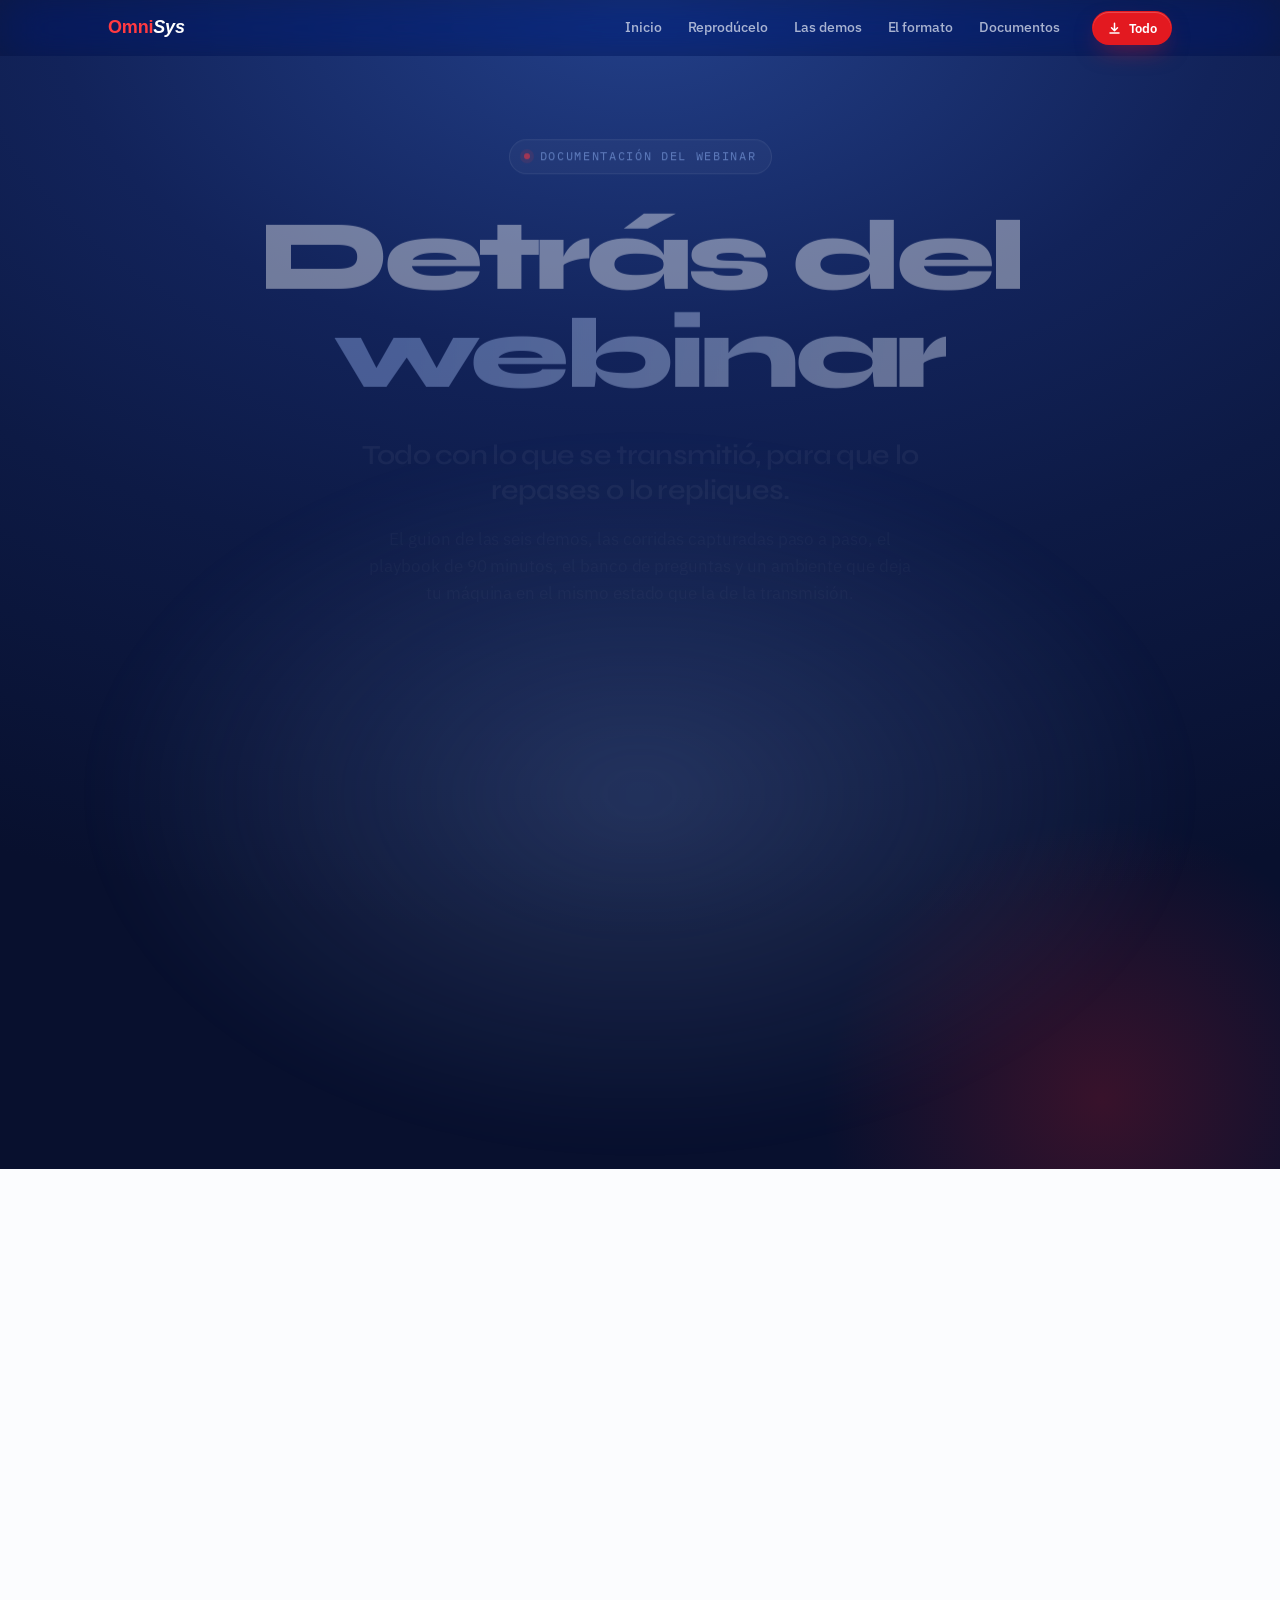
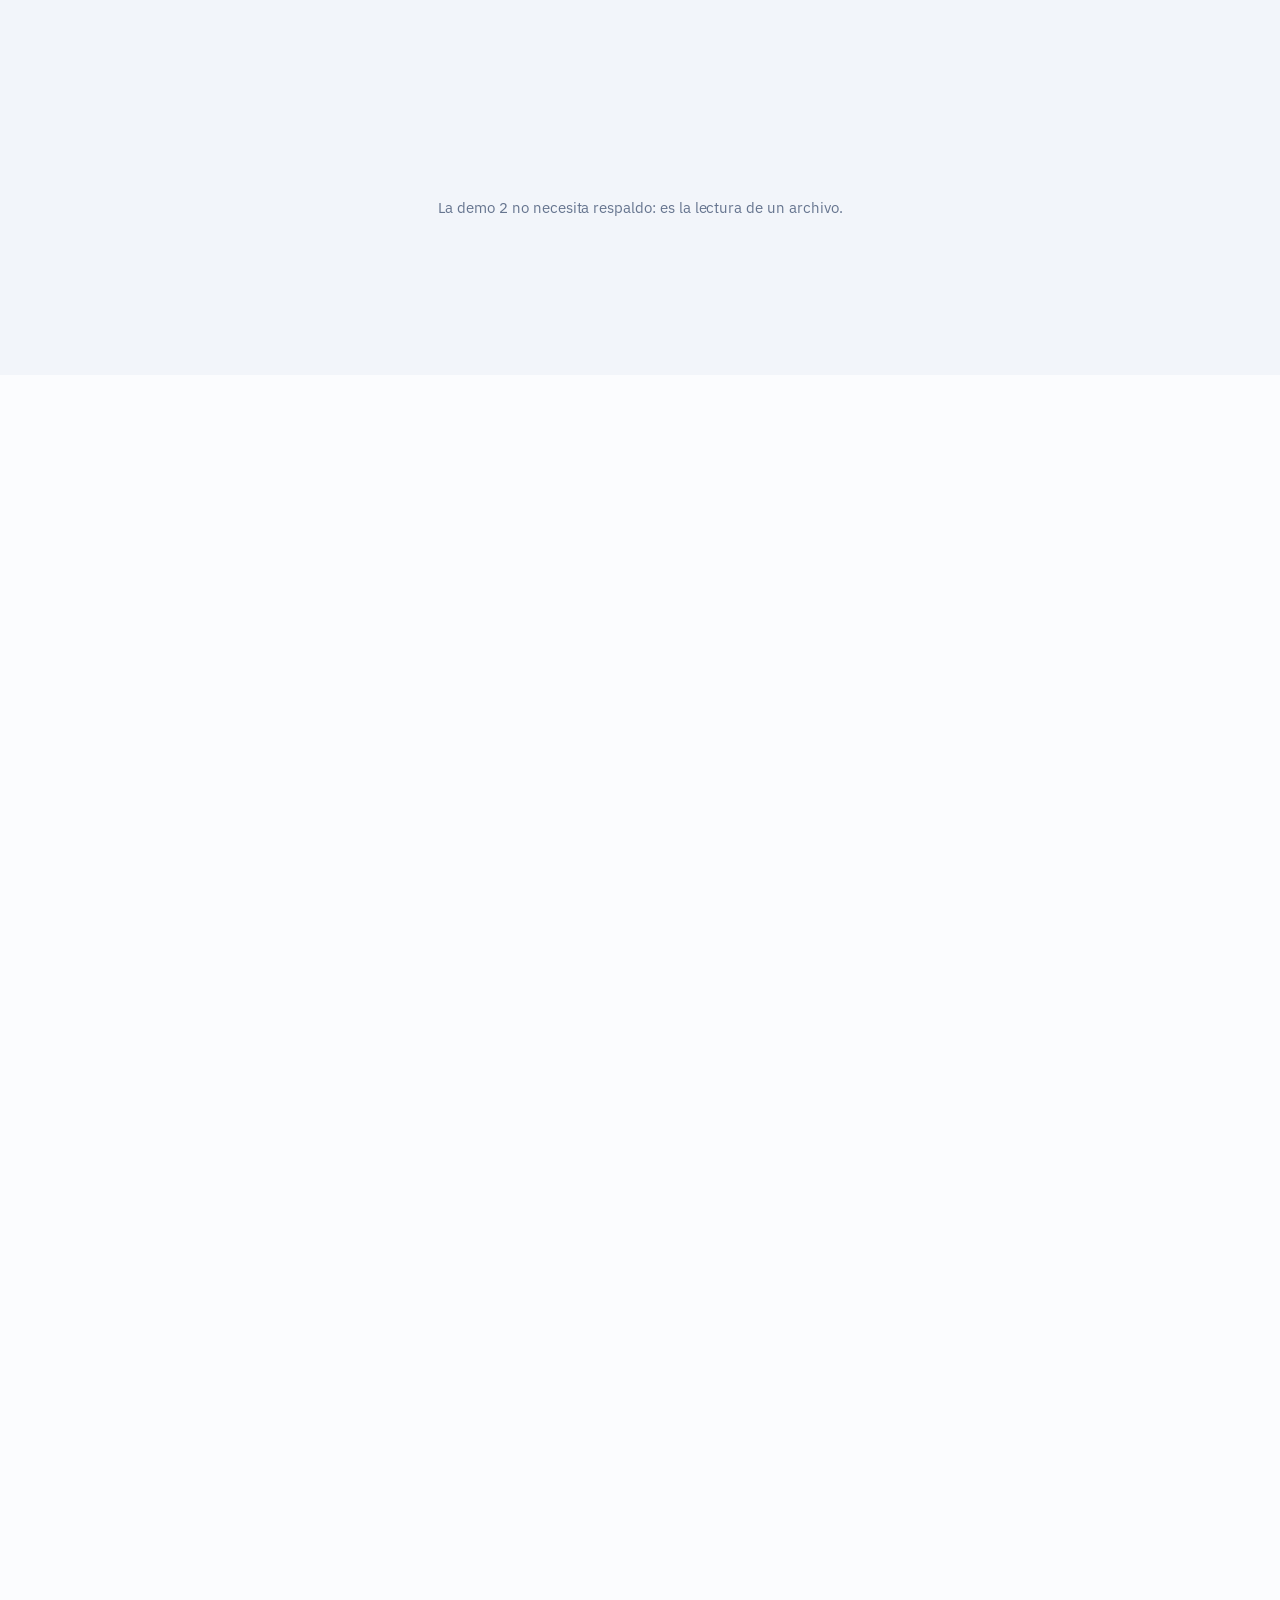
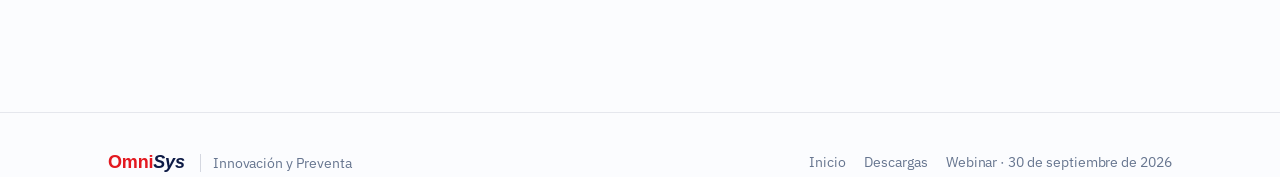
==== commit d8a9e002: "Rediseño para asistentes: demos, visor de skills y corridas, documentación del webinar - La document" ====
--- a/equipo/index.html
+++ b/equipo/index.html
@@ -1,283 +1,6 @@
 <!DOCTYPE html>
-<html lang="es-MX">
-<head>
-<meta charset="UTF-8">
-<meta name="viewport" content="width=device-width, initial-scale=1, viewport-fit=cover">
-<meta name="robots" content="noindex, nofollow">
-<meta name="theme-color" content="#0D1A45">
-<title>Paquete del instructor · Skills con Claude Code · OmniSys</title>
-<link rel="icon" href="data:image/svg+xml,%3Csvg xmlns='http://www.w3.org/2000/svg' viewBox='0 0 64 64'%3E%3Crect width='64' height='64' rx='14' fill='%230D1A45'/%3E%3Ctext x='32' y='43' font-family='Verdana' font-weight='700' font-size='30' fill='%23FF3A41' text-anchor='middle'%3EO%3C/text%3E%3C/svg%3E">
-<link rel="preconnect" href="https://fonts.googleapis.com">
-<link rel="preconnect" href="https://fonts.gstatic.com" crossorigin>
-<link href="https://fonts.googleapis.com/css2?family=Syne:wght@600;700;800&family=IBM+Plex+Sans:ital,wght@0,400;0,500;0,600;1,400&family=IBM+Plex+Mono:wght@400;500&display=swap" rel="stylesheet">
-<link rel="stylesheet" href="../assets/estilos.css">
-<script>document.documentElement.classList.add("js");</script>
-</head>
-<body class="team">
-
-<a class="skip" href="#contenido">Saltar al contenido</a>
-
-<header class="nav" id="nav">
-  <div class="nav-in">
-    <a class="brand" href="../" aria-label="OmniSys, ir a la landing del taller"><span class="o">Omni</span><span class="s">Sys</span></a>
-    <nav class="nav-links" aria-label="Secciones">
-      <a href="#roles">Roles</a>
-      <a href="#cabina">Cabina</a>
-      <a href="#ambiente">Ambiente</a>
-      <a href="#respaldos">Respaldos</a>
-      <a href="#documentos">Documentos</a>
-    </nav>
-    <a class="btn btn-sm btn-red dl" href="descargas/paquete-instructor.zip" download>
-      <svg aria-hidden="true" viewBox="0 0 20 20"><path d="M10 3v10m0 0 4-4m-4 4-4-4M4 16h12"/></svg>
-      <span>Paquete</span>
-    </a>
-  </div>
-</header>
-
-<main id="contenido">
-
-<section class="hero hero-team" id="inicio">
-  <div class="hero-glow" aria-hidden="true"></div>
-  <div class="hero-in">
-    <div class="rise">
-      <p class="kicker">Uso interno · Equipo del webinar</p>
-      <h1>Paquete del <span class="g">instructor</span></h1>
-      <p class="claim">Skills con Claude Code · 30 de septiembre de 2026, 9:00 · 90 minutos</p>
-      <p class="lede">Todo lo que usan el expositor, el demostrador y el moderador durante la transmisión. <b class="on-dark">No se comparte con participantes</b>: ellos reciben el material y el kit desde la <a href="../" class="on-dark">landing del taller</a>.</p>
-      <div class="hero-cta">
-        <a class="btn btn-red btn-lg dl" href="descargas/paquete-instructor.zip" download>
-          <svg aria-hidden="true" viewBox="0 0 20 20"><path d="M10 3v10m0 0 4-4m-4 4-4-4M4 16h12"/></svg>
-          <span>Descargar paquete completo</span><small>ZIP · 3 MB</small>
-        </a>
-        <a class="btn btn-glass btn-lg dl" href="descargas/05-Tarjeta-de-cabina.pdf" download>
-          <svg aria-hidden="true" viewBox="0 0 20 20"><path d="M10 3v10m0 0 4-4m-4 4-4-4M4 16h12"/></svg>
-          <span>Tarjeta de cabina</span><small>PDF · 1 pág.</small>
-        </a>
-      </div>
-    </div>
-
-    <div class="checkpoint rise" aria-label="Punto de control">
-      <p class="cp-l">El único reloj que importa</p>
-      <p class="cp-t">0:47</p>
-      <p class="cp-d">Si a esta hora no ha empezado la <b>demo 4</b>, van retrasados. Todo ajuste se hace recortando las demos 5 y 6.</p>
-    </div>
-
-    <dl class="facts rise">
-      <div><dt>Expositor</dt><dd>38 min</dd></div>
-      <div><dt>Demostrador</dt><dd>52 min</dd></div>
-      <div><dt>Demos</dt><dd>6</dd></div>
-      <div><dt>Respaldos</dt><dd>6</dd></div>
-    </dl>
-  </div>
-</section>
-
-<!-- ── roles ── -->
-<section class="sec" id="roles">
-  <div class="wrap">
-    <header class="shead rv">
-      <p class="eyebrow">Por dónde empezar</p>
-      <h2>Qué lee cada quien, y en qué orden</h2>
-      <p>Son seis documentos, pero cuatro son de consulta. Lo que se lee completo son dos.</p>
-    </header>
-    <div class="roles">
-      <article class="role rv">
-        <div class="role-h"><span class="pack-n">52 minutos</span><h3>Demostrador</h3><p>Lleva la parte práctica: seis demos en pantalla compartida.</p></div>
-        <ol class="reading">
-          <li><a class="dl" href="descargas/01-Carpeta-de-traspaso.pdf" download><b>Carpeta de traspaso</b><span>Qué se te pide, calendario y criterio del ensayo. Empieza aquí.</span></a></li>
-          <li><a class="dl" href="descargas/02-Guia-del-demostrador.pdf" download><b>Guía del demostrador</b><span>Los conceptos para narrar sin que te agarren en curva.</span></a></li>
-          <li><a class="dl" href="descargas/03-Guion-de-demostraciones.pdf" download><b>Guion de demostraciones</b><span>Las seis demos paso a paso. Abierto durante la transmisión.</span></a></li>
-          <li><a class="dl" href="descargas/05-Tarjeta-de-cabina.pdf" download><b>Tarjeta de cabina</b><span>Una página. Imprímela.</span></a></li>
-          <li><a class="dl" href="descargas/06-Banco-de-preguntas.pdf" download><b>Banco de preguntas</b><span>Abierto durante la transmisión.</span></a></li>
-        </ol>
-      </article>
-      <article class="role rv">
-        <div class="role-h"><span class="pack-n">38 minutos</span><h3>Expositor</h3><p>Erick Vázquez. Lleva la exposición y entrega la pantalla.</p></div>
-        <ol class="reading">
-          <li><a class="dl" href="descargas/04-Playbook-del-webinar.pdf" download><b>Playbook del webinar</b><span>Minuto a minuto, señales de entrega y el reparto de los tres.</span></a></li>
-          <li><a class="dl" href="descargas/01-Carpeta-de-traspaso.pdf" download><b>Carpeta de traspaso</b><span>Lo que le entregas al demostrador. Léela antes de mandarla.</span></a></li>
-          <li><a class="dl" href="descargas/06-Banco-de-preguntas.pdf" download><b>Banco de preguntas</b><span>Con el reparto de quién contesta cada tipo de pregunta.</span></a></li>
-          <li><a class="dl" href="descargas/CORREO-DE-TRASPASO.md" download><b>Correo de traspaso</b><span>Para mandar el paquete al demostrador. Ajusta nombre, fechas y enlace.</span></a></li>
-        </ol>
-      </article>
-    </div>
-
-    <div class="accept rv">
-      <div>
-        <p class="eyebrow on-dark">Criterio de aceptación del ensayo</p>
-        <h3>Pasa si se cumplen las cuatro</h3>
-      </div>
-      <ol>
-        <li>La demo 4 arranca antes del minuto 50</li>
-        <li>Las seis frases de cierre se dijeron completas</li>
-        <li>Pasó a un respaldo en menos de 30 segundos cuando se le pidió</li>
-        <li>Nadie agradeció un cambio de turno</li>
-      </ol>
-    </div>
-  </div>
-</section>
-
-<!-- ── cabina ── -->
-<section class="sec alt" id="cabina">
-  <div class="wrap">
-    <header class="shead rv">
-      <p class="eyebrow">Tarjeta de cabina</p>
-      <h2>Lo que tienes a la vista durante la transmisión</h2>
-    </header>
-
-    <div class="split">
-      <div class="rv">
-        <div class="code">
-          <div class="code-h"><span>Antes de abrir el micrófono</span><button class="copy" data-copy="pre-mic" aria-label="Copiar comandos">Copiar</button></div>
-<pre id="pre-mic">bash ambiente-demo/resetear.sh
-bash ambiente-demo/verificar.sh</pre>
-        </div>
-        <ul class="ticks cabin-ticks">
-          <li>Terminal 18 pt · tema claro · 70% del ancho</li>
-          <li>No molestar activado · correo y mensajería cerrados</li>
-          <li>Seis respaldos abiertos en pestañas del navegador</li>
-          <li>Guion en la segunda pantalla</li>
-        </ul>
-      </div>
-      <div class="rv">
-        <ol class="agenda demos">
-          <li><time>0:02</time><div><b>1 · Tres minutos</b><p><code>git diff HEAD</code></p></div></li>
-          <li><time>0:15</time><div><b>2 · Anatomía</b><p><code>cat ~/.claude/skills/revisando-cambios/SKILL.md</code></p></div></li>
-          <li><time>0:27</time><div><b>3 · Descripción A/B</b><p><code>mkdir -p ~/.claude/skills/ayudante-docs</code></p></div></li>
-          <li class="core"><time>0:47</time><div><b>4 · Destilador</b><p><code>claude</code></p></div></li>
-          <li><time>1:05</time><div><b>5 · Multiarchivo</b><p><code>find ~/.claude/skills/revisando-readme</code></p></div></li>
-          <li><time>1:12</time><div><b>6 · Diagnóstico</b><p><code>cat ~/.claude/skills/doc-helper/SKILL.md</code></p></div></li>
-        </ol>
-      </div>
-    </div>
-
-    <div class="split tight">
-      <div class="levels rv">
-        <h3>Frases de cierre · se dicen completas</h3>
-        <ol>
-          <li><b>Demo 1</b><span>Todo eso estaba escrito en un archivo, una sola vez.</span></li>
-          <li><b>Demo 2</b><span>La descripción siempre está en contexto. El cuerpo, no.</span></li>
-          <li><b>Demo 3</b><span>Si no se dispara, el problema está en la descripción.</span></li>
-          <li><b>Demo 4</b><span>Nadie escribe un SKILL.md bueno de memoria y a la primera.</span></li>
-          <li><b>Demo 5</b><span>Los scripts se ejecutan, no se leen.</span></li>
-          <li><b>Demo 6</b><span>Las descripciones malas no las marca ninguna herramienta.</span></li>
-        </ol>
-      </div>
-      <div class="rv">
-        <div class="levels errors">
-          <h3>Tres frases de emergencia</h3>
-          <ol>
-            <li><b>Me perdí</b><span>«Erick, ¿le seguimos con el mecanismo?»</span></li>
-            <li><b>Algo falló y paso a respaldo</b><span>«Esto lo corrí ayer y lo tengo capturado. Lo leemos, que para este punto sirve igual.»</span></li>
-            <li><b>No sé la respuesta</b><span>«No lo sé de memoria y prefiero no inventarlo. Lo anoto y va en el correo de seguimiento.»</span></li>
-          </ol>
-        </div>
-        <div class="code">
-          <div class="code-h"><span>Demo 4 · paso 1</span><button class="copy" data-copy="demo4" aria-label="Copiar prompt">Copiar</button></div>
-<pre id="demo4" class="wrap-pre">mira el diff de este repo y redáctame el mensaje de commit. Usamos commits convencionales: tipo entre paréntesis el alcance, resumen en imperativo y menos de 72 caracteres. El cuerpo explica por qué, no qué.</pre>
-        </div>
-      </div>
-    </div>
-  </div>
-</section>
-
-<!-- ── ambiente ── -->
-<section class="sec" id="ambiente">
-  <div class="wrap">
-    <header class="shead rv">
-      <p class="eyebrow">Ambiente de demostración</p>
-      <h2>Tres scripts y un repositorio sembrado</h2>
-      <p>Lo primero que haces con la computadora. Si algo falla, avísalo el mismo día, no la víspera. Requiere Claude Code 2.1.233 o más nueva.</p>
-    </header>
-    <div class="split">
-      <div class="rv">
-        <div class="tbl-wrap"><table class="tbl">
-          <thead><tr><th>Script</th><th>Qué hace</th><th>Cuándo</th></tr></thead>
-          <tbody>
-            <tr><td><code>preparar.sh</code></td><td>Crea <code>~/demo-webinar</code>, lo inicializa en git e instala las dos skills permanentes</td><td>Una vez, al empezar</td></tr>
-            <tr><td><code>verificar.sh</code></td><td>Revisa versión, sesión, skills, diff y permisos</td><td>T-1 día y T-1 hora</td></tr>
-            <tr><td><code>resetear.sh</code></td><td>Devuelve todo al estado de arranque y borra las skills creadas en vivo</td><td>Entre ensayos y entre demos</td></tr>
-          </tbody>
-        </table></div>
-        <p class="note"><code>NOTAS-DEL-ESTADO.md</code> documenta los cuatro problemas sembrados en el código de demostración y por qué está cada uno.</p>
-      </div>
-      <div class="rv">
-        <div class="code">
-          <div class="code-h"><span>Primera vez</span><button class="copy" data-copy="setup" aria-label="Copiar comandos">Copiar</button></div>
-<pre id="setup">unzip ambiente-demo.zip
-bash ambiente-demo/preparar.sh
-bash ambiente-demo/verificar.sh</pre>
-        </div>
-        <div class="center-l">
-          <a class="btn btn-navy dl" href="descargas/ambiente-demo.zip" download>
-            <svg aria-hidden="true" viewBox="0 0 20 20"><path d="M10 3v10m0 0 4-4m-4 4-4-4M4 16h12"/></svg>
-            <span>Descargar ambiente-demo</span><small>ZIP · 11 KB</small>
-          </a>
-        </div>
-      </div>
-    </div>
-  </div>
-</section>
-
-<!-- ── respaldos ── -->
-<section class="sec alt" id="respaldos">
-  <div class="wrap">
-    <header class="shead rv">
-      <p class="eyebrow">Respaldos</p>
-      <h2>Seis corridas ya capturadas</h2>
-      <p>Se abren en pestañas del navegador antes de transmitir, no en el explorador de archivos. Pasar a uno debe tomar menos de 30 segundos.</p>
-    </header>
-    <div class="backups rv">
-      <div class="bk bk-main"><code>R0</code><b>Sin ambiente</b><p>Sustituye todo. Último recurso, con estructura completa de 90 minutos.</p></div>
-      <div class="bk"><code>R1</code><b>Apertura</b><p>Demo 1</p></div>
-      <div class="bk"><code>R3</code><b>Descripción</b><p>Demo 3 · trae la variante narrada: una decisión de diseño, no un plan B.</p></div>
-      <div class="bk"><code>R4</code><b>Destilador</b><p>Demo 4</p></div>
-      <div class="bk"><code>R5</code><b>Multiarchivo</b><p>Demo 5</p></div>
-      <div class="bk"><code>R6</code><b>Diagnóstico</b><p>Demo 6</p></div>
-    </div>
-    <p class="note center-t">La demo 2 no necesita respaldo: es lectura de un archivo.</p>
-    <div class="center rv">
-      <a class="btn btn-navy dl" href="descargas/respaldos.zip" download>
-        <svg aria-hidden="true" viewBox="0 0 20 20"><path d="M10 3v10m0 0 4-4m-4 4-4-4M4 16h12"/></svg>
-        <span>Descargar los seis respaldos</span><small>ZIP · 17 KB</small>
-      </a>
-    </div>
-  </div>
-</section>
-
-<!-- ── documentos ── -->
-<section class="sec" id="documentos">
-  <div class="wrap">
-    <header class="shead rv">
-      <p class="eyebrow">Documentos</p>
-      <h2>Todo el paquete, archivo por archivo</h2>
-    </header>
-    <ul class="files rv">
-      <li class="file"><div class="ficon pdf">PDF</div><div><h4>01 · Carpeta de traspaso</h4><p>Reparto, calendario T-7 a T-1, señales de entrega, los dos modelos de operar y lo único que no puede pasar.</p><div class="sz">8 páginas · 392 KB</div></div><a class="btn btn-ghost btn-sm dl" href="descargas/01-Carpeta-de-traspaso.pdf" download><svg aria-hidden="true" viewBox="0 0 20 20"><path d="M10 3v10m0 0 4-4m-4 4-4-4M4 16h12"/></svg><span>Descargar</span></a></li>
-      <li class="file"><div class="ficon pdf">PDF</div><div><h4>02 · Guía del demostrador</h4><p>Los conceptos que necesitas para narrar.</p><div class="sz">437 KB</div></div><a class="btn btn-ghost btn-sm dl" href="descargas/02-Guia-del-demostrador.pdf" download><svg aria-hidden="true" viewBox="0 0 20 20"><path d="M10 3v10m0 0 4-4m-4 4-4-4M4 16h12"/></svg><span>Descargar</span></a></li>
-      <li class="file"><div class="ficon pdf">PDF</div><div><h4>03 · Guion de demostraciones</h4><p>Las seis demos con comandos exactos, texto hablado y qué hacer si cada una falla.</p><div class="sz">1.6 MB</div></div><a class="btn btn-ghost btn-sm dl" href="descargas/03-Guion-de-demostraciones.pdf" download><svg aria-hidden="true" viewBox="0 0 20 20"><path d="M10 3v10m0 0 4-4m-4 4-4-4M4 16h12"/></svg><span>Descargar</span></a></li>
-      <li class="file"><div class="ficon pdf">PDF</div><div><h4>04 · Playbook del webinar</h4><p>El minuto a minuto del expositor y el reparto con el moderador.</p><div class="sz">964 KB</div></div><a class="btn btn-ghost btn-sm dl" href="descargas/04-Playbook-del-webinar.pdf" download><svg aria-hidden="true" viewBox="0 0 20 20"><path d="M10 3v10m0 0 4-4m-4 4-4-4M4 16h12"/></svg><span>Descargar</span></a></li>
-      <li class="file"><div class="ficon pdf">PDF</div><div><h4>05 · Tarjeta de cabina</h4><p>Una página para imprimir: demos, frases de cierre y de emergencia.</p><div class="sz">1 página · 36 KB</div></div><a class="btn btn-ghost btn-sm dl" href="descargas/05-Tarjeta-de-cabina.pdf" download><svg aria-hidden="true" viewBox="0 0 20 20"><path d="M10 3v10m0 0 4-4m-4 4-4-4M4 16h12"/></svg><span>Descargar</span></a></li>
-      <li class="file"><div class="ficon pdf">PDF</div><div><h4>06 · Banco de preguntas</h4><p>Respuestas preparadas y quién contesta cada tipo de pregunta.</p><div class="sz">352 KB</div></div><a class="btn btn-ghost btn-sm dl" href="descargas/06-Banco-de-preguntas.pdf" download><svg aria-hidden="true" viewBox="0 0 20 20"><path d="M10 3v10m0 0 4-4m-4 4-4-4M4 16h12"/></svg><span>Descargar</span></a></li>
-      <li class="file"><div class="ficon">MD</div><div><h4>Empieza aquí</h4><p>El índice del paquete y la lectura por rol.</p><div class="sz">4 KB</div></div><a class="btn btn-ghost btn-sm dl" href="descargas/00-EMPIEZA-AQUI.md" download><svg aria-hidden="true" viewBox="0 0 20 20"><path d="M10 3v10m0 0 4-4m-4 4-4-4M4 16h12"/></svg><span>Descargar</span></a></li>
-      <li class="file"><div class="ficon zip">ZIP</div><div><h4>Paquete completo del instructor</h4><p>Los seis PDF, el ambiente de demo, los respaldos y las fuentes editables en markdown.</p><div class="sz">3 MB</div></div><a class="btn btn-ghost btn-sm dl" href="descargas/paquete-instructor.zip" download><svg aria-hidden="true" viewBox="0 0 20 20"><path d="M10 3v10m0 0 4-4m-4 4-4-4M4 16h12"/></svg><span>Descargar</span></a></li>
-    </ul>
-  </div>
-</section>
-
-</main>
-
-<footer class="foot">
-  <div class="wrap foot-in">
-    <div>
-      <span class="brand"><span class="o">Omni</span><span class="s">Sys</span></span>
-      <span class="foot-t">Uso interno del equipo</span>
-    </div>
-    <p><a href="../">Ir a la landing de participantes</a></p>
-  </div>
-</footer>
-
-<div class="toast" id="toast" role="status" aria-live="polite"></div>
-
-<script src="../assets/app.js"></script>
-</body>
-</html>
+<html lang="es-MX"><head><meta charset="UTF-8"><meta name="viewport" content="width=device-width, initial-scale=1">
+<title>Detrás del webinar · OmniSys</title>
+<meta http-equiv="refresh" content="0; url=../webinar/"><link rel="canonical" href="../webinar/">
+<style>body{margin:0;font:16px system-ui,sans-serif;background:#0D1A45;color:#fff;display:grid;place-items:center;min-height:100vh}a{color:#8FB0F0}</style>
+</head><body><p>Esta página se movió a <a href="../webinar/">Detrás del webinar</a>.</p></body></html>
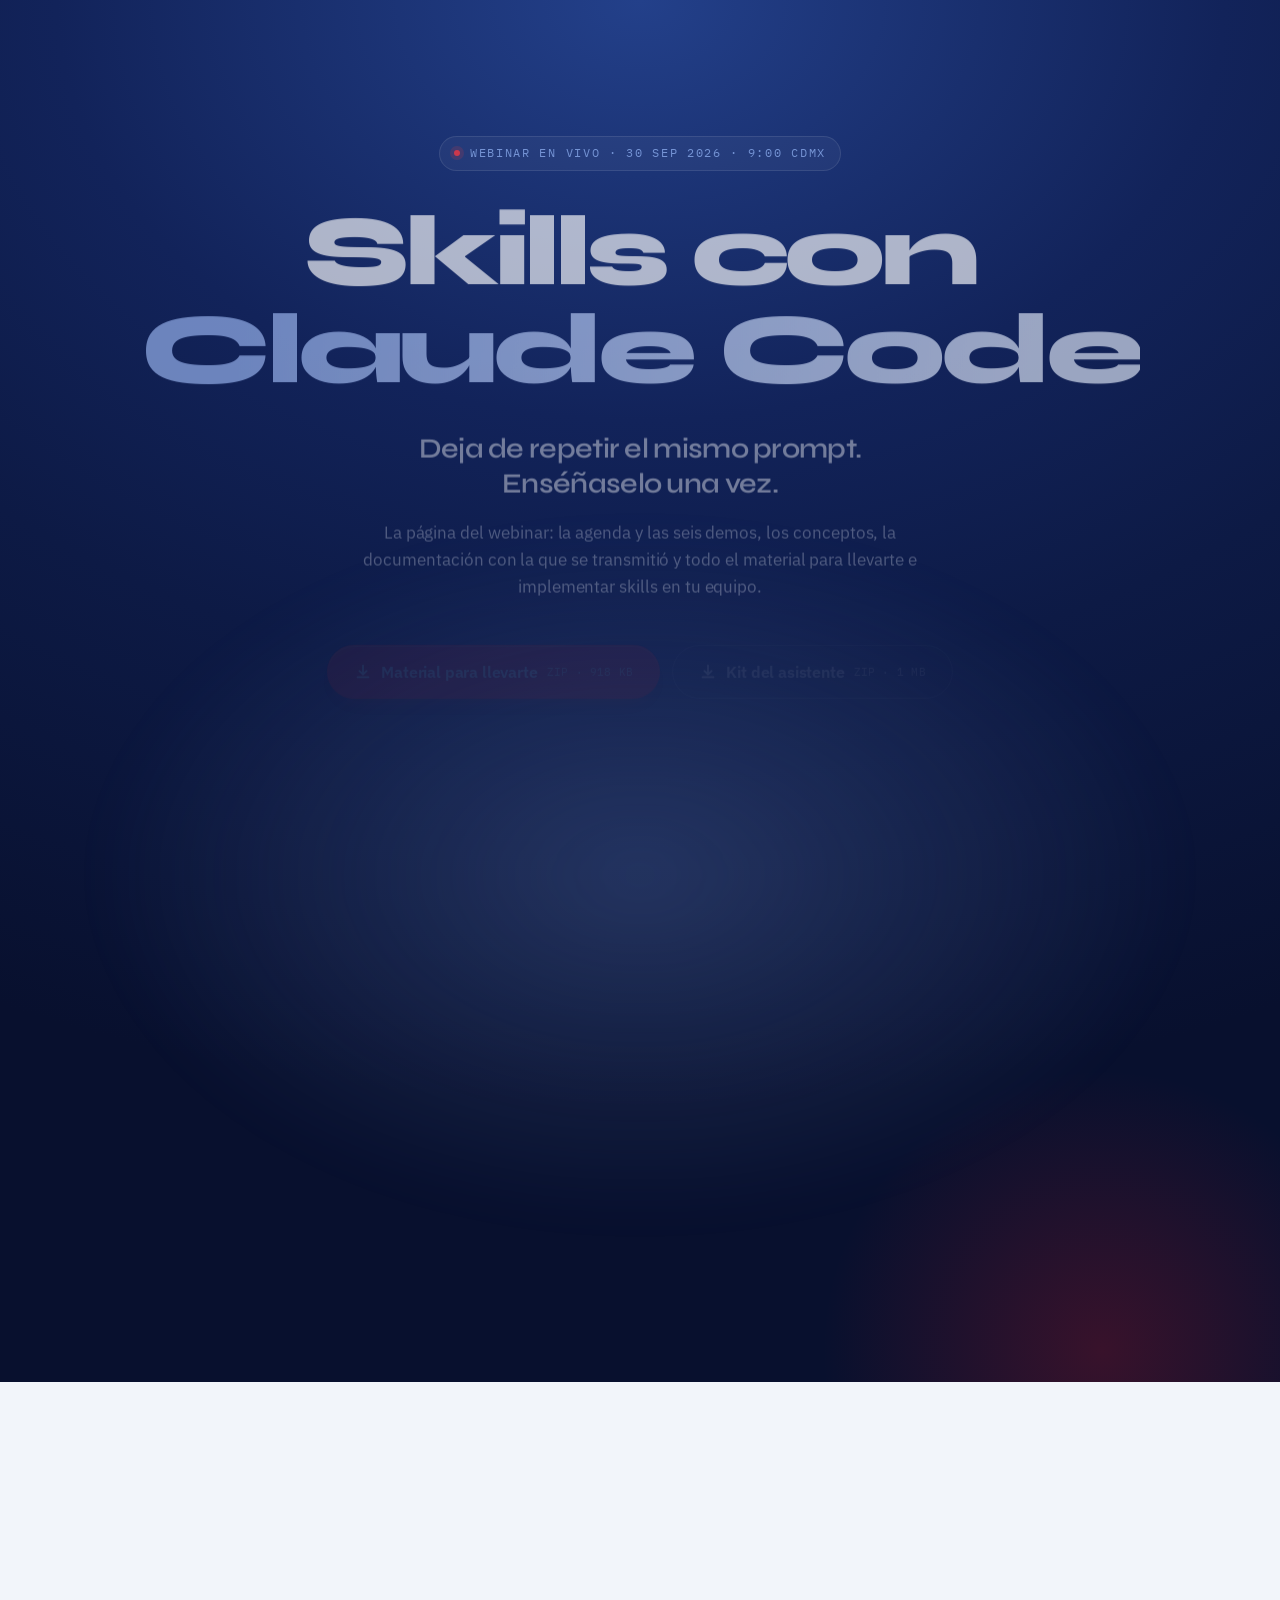
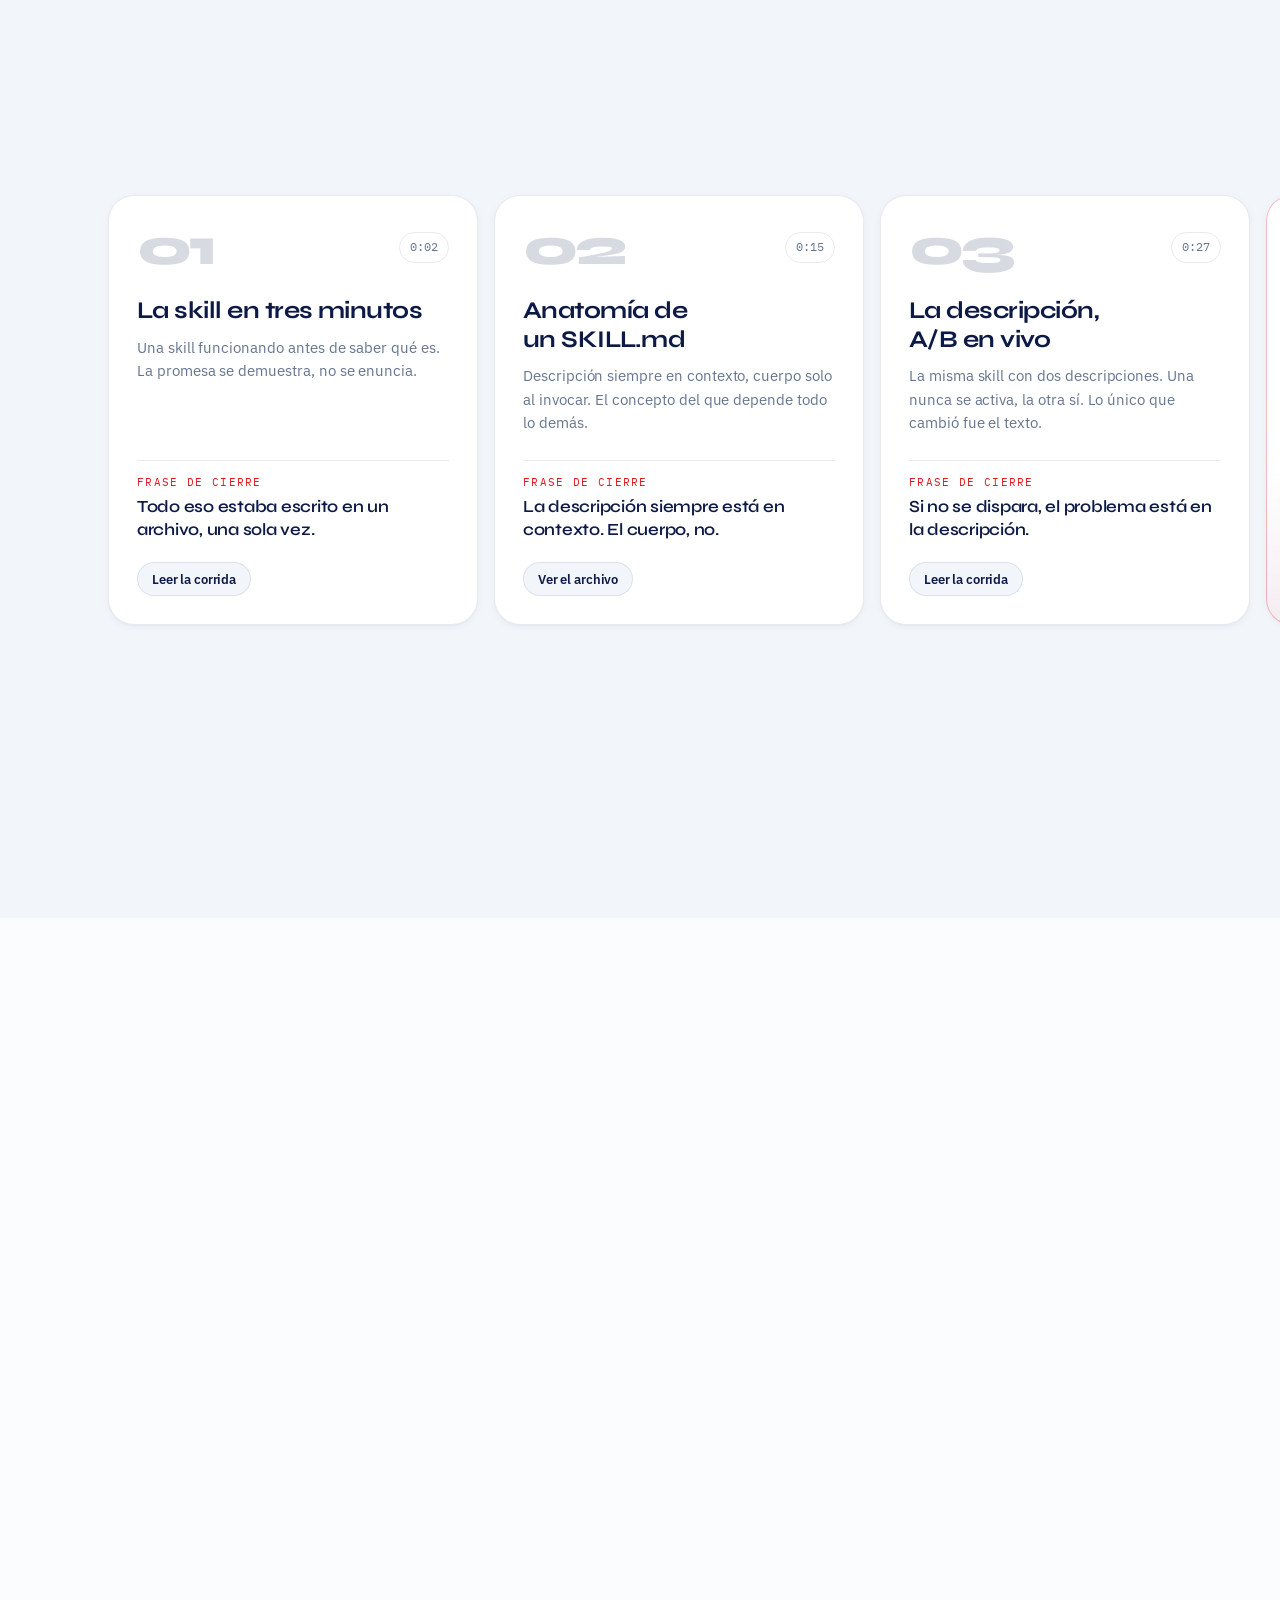
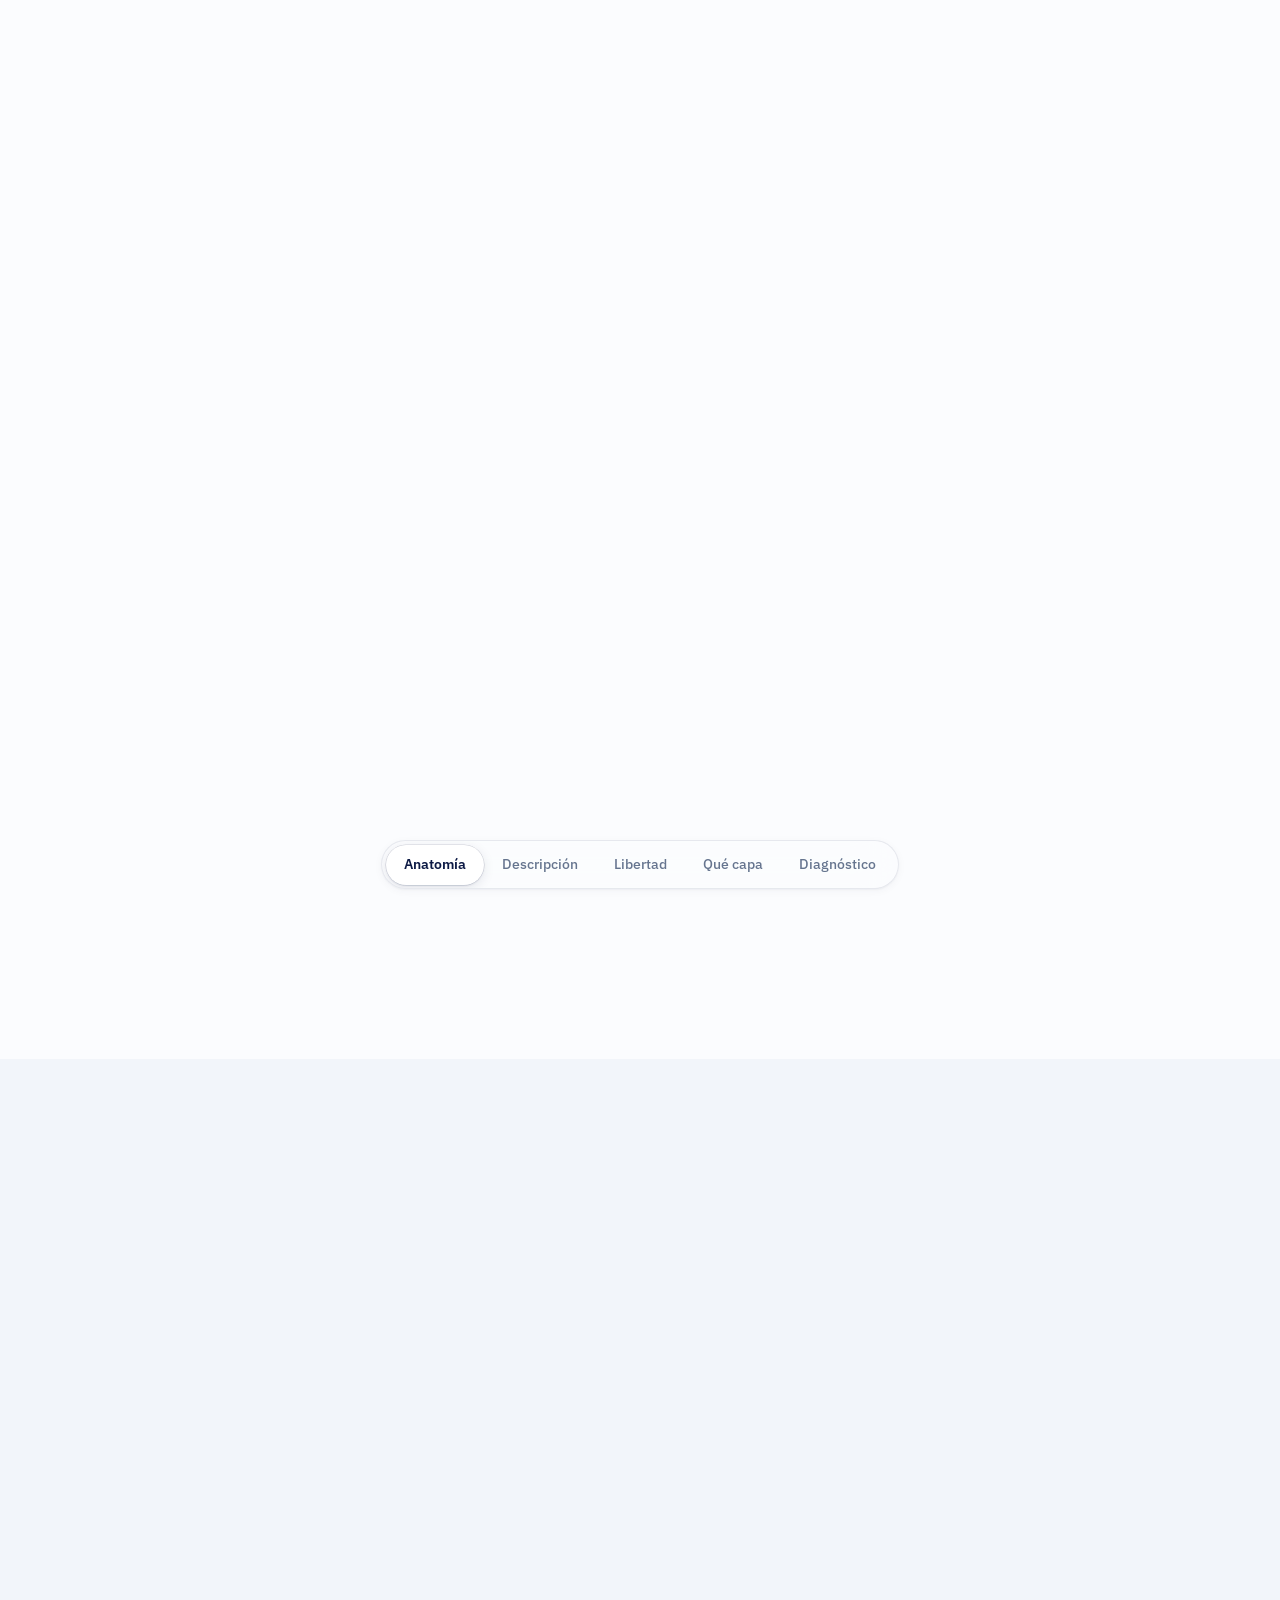
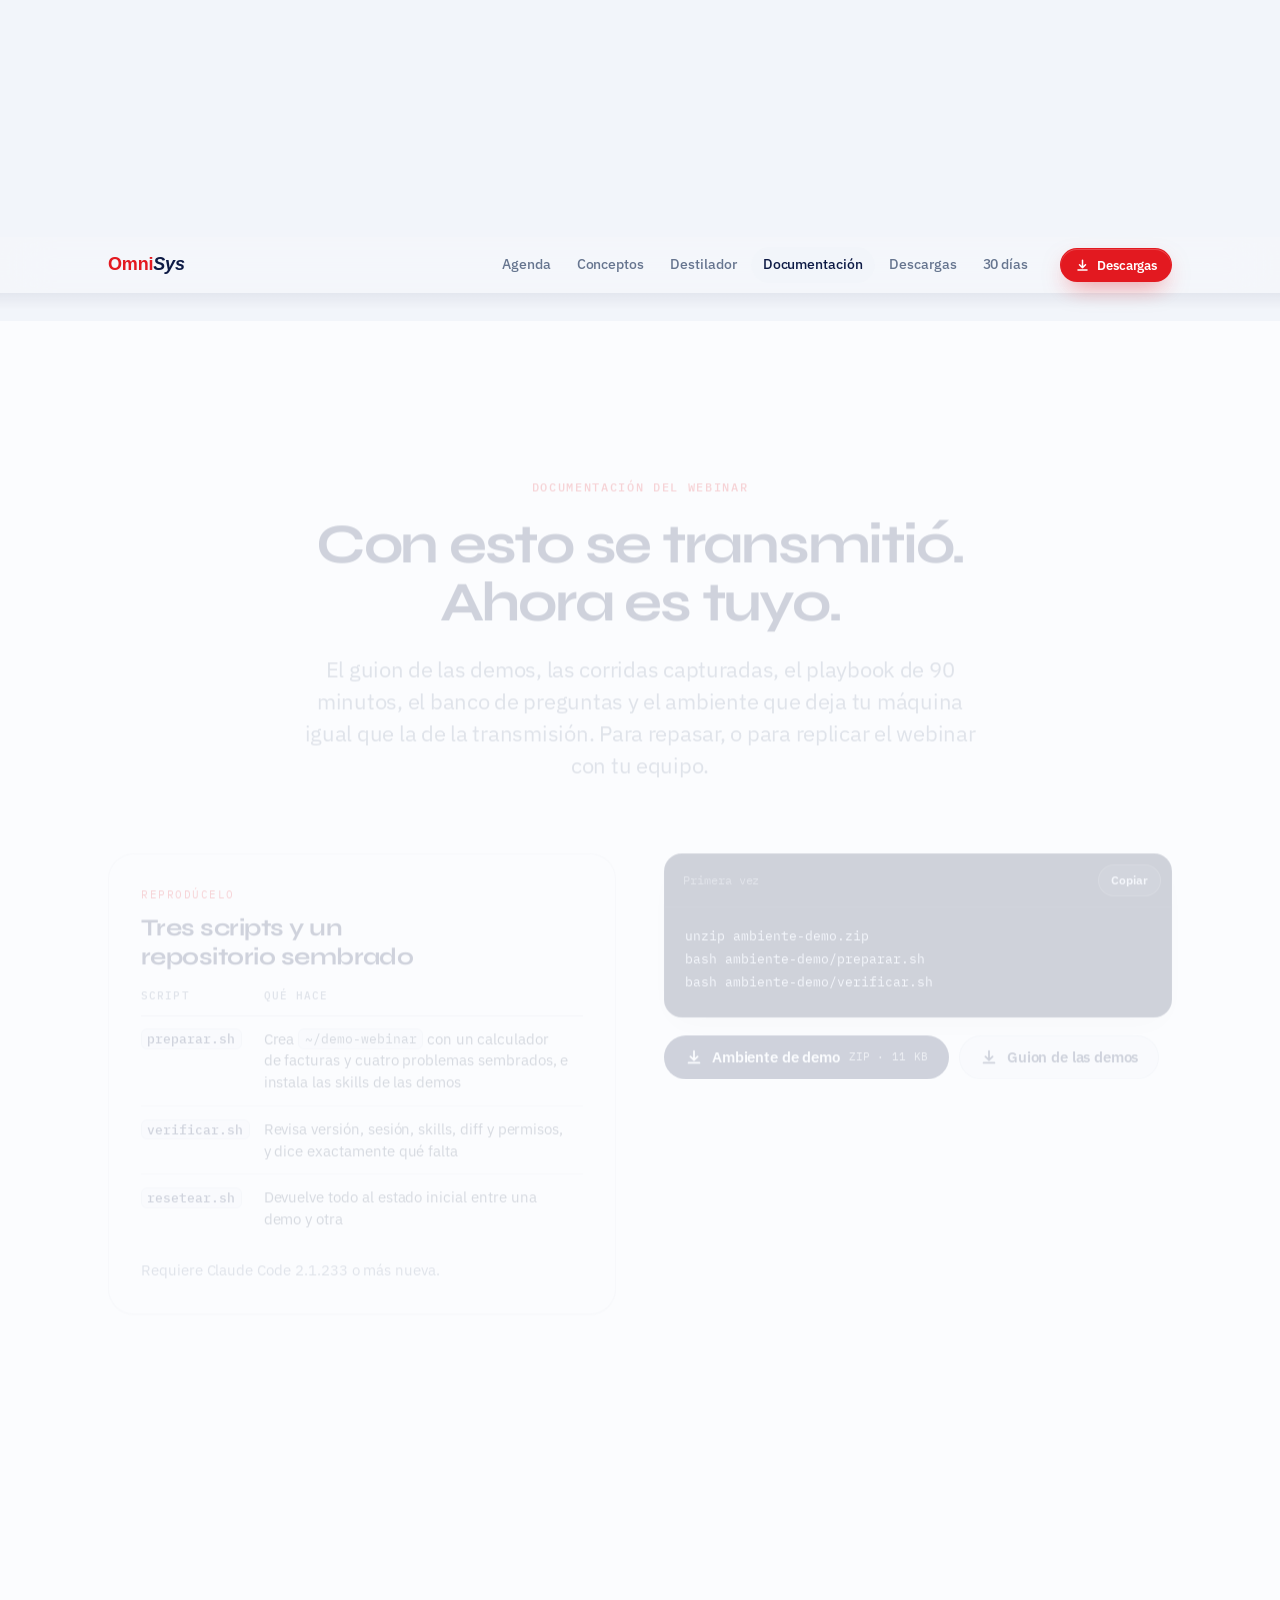
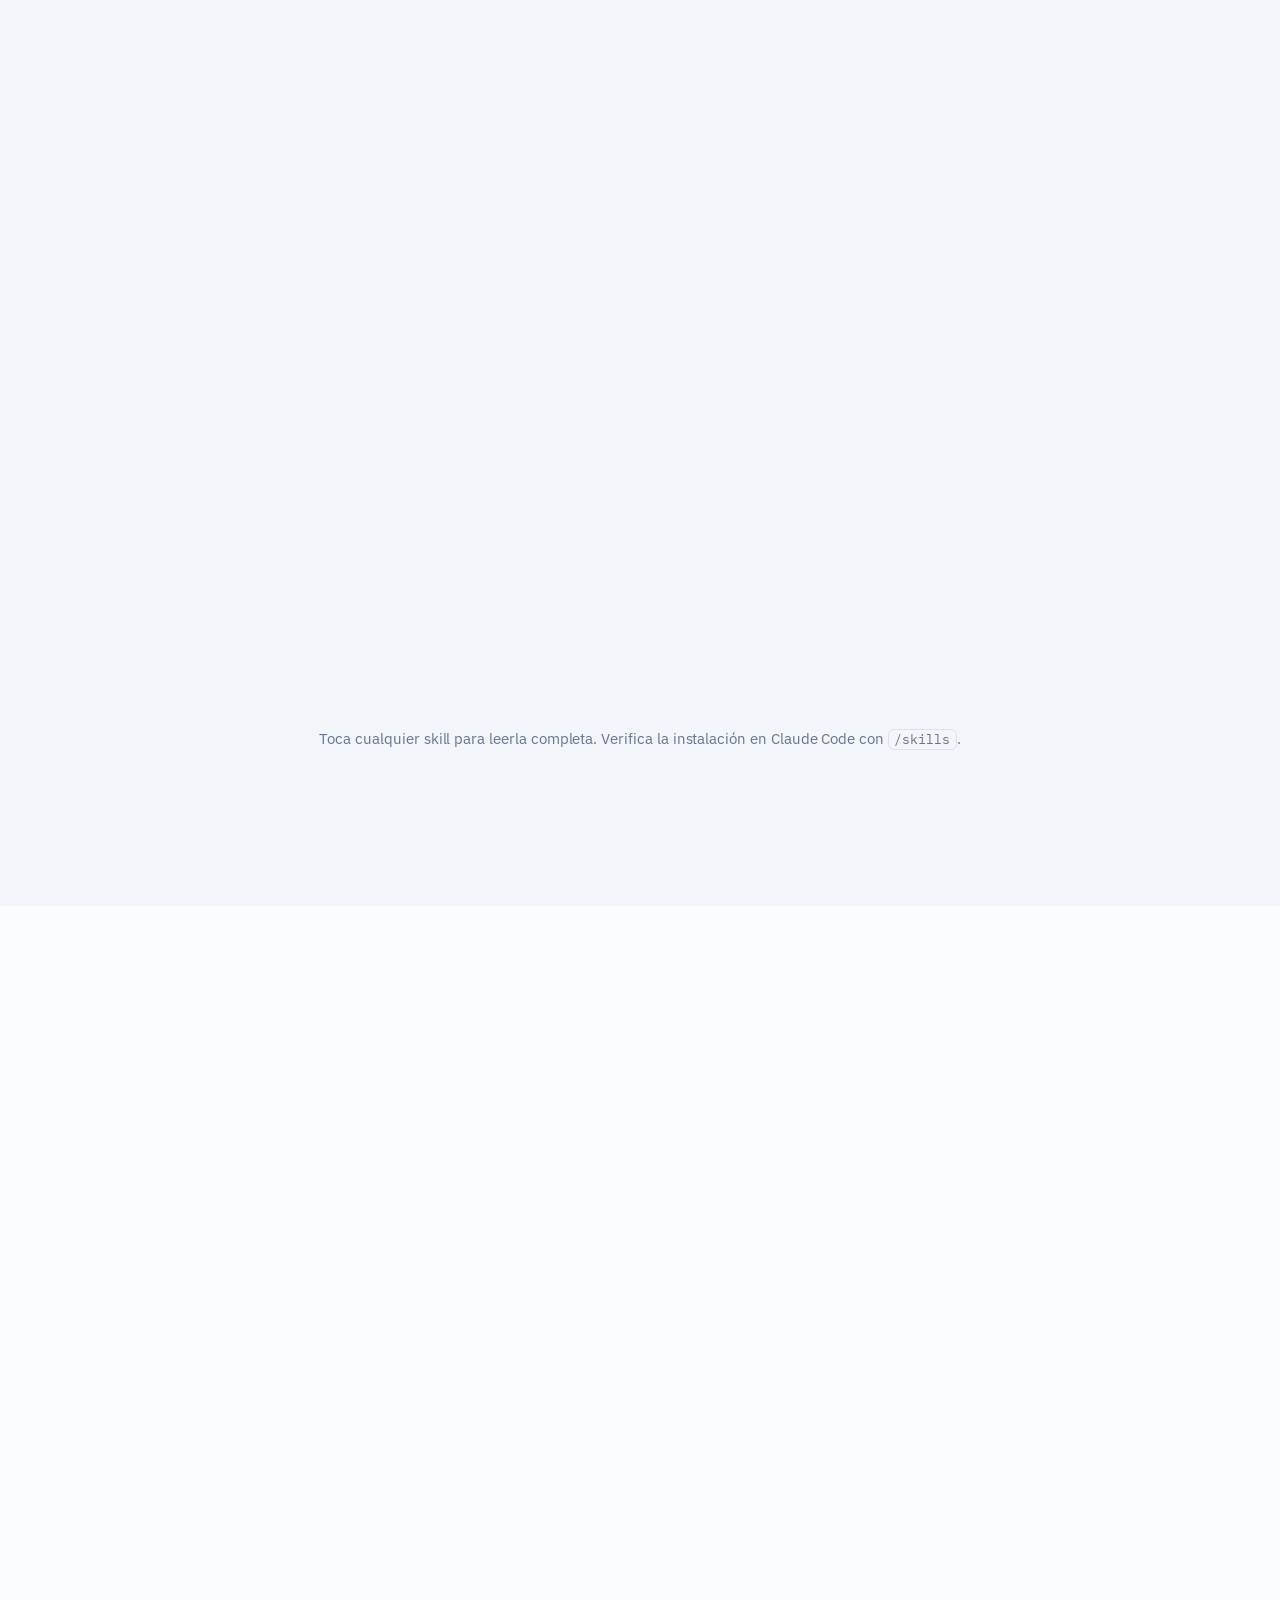
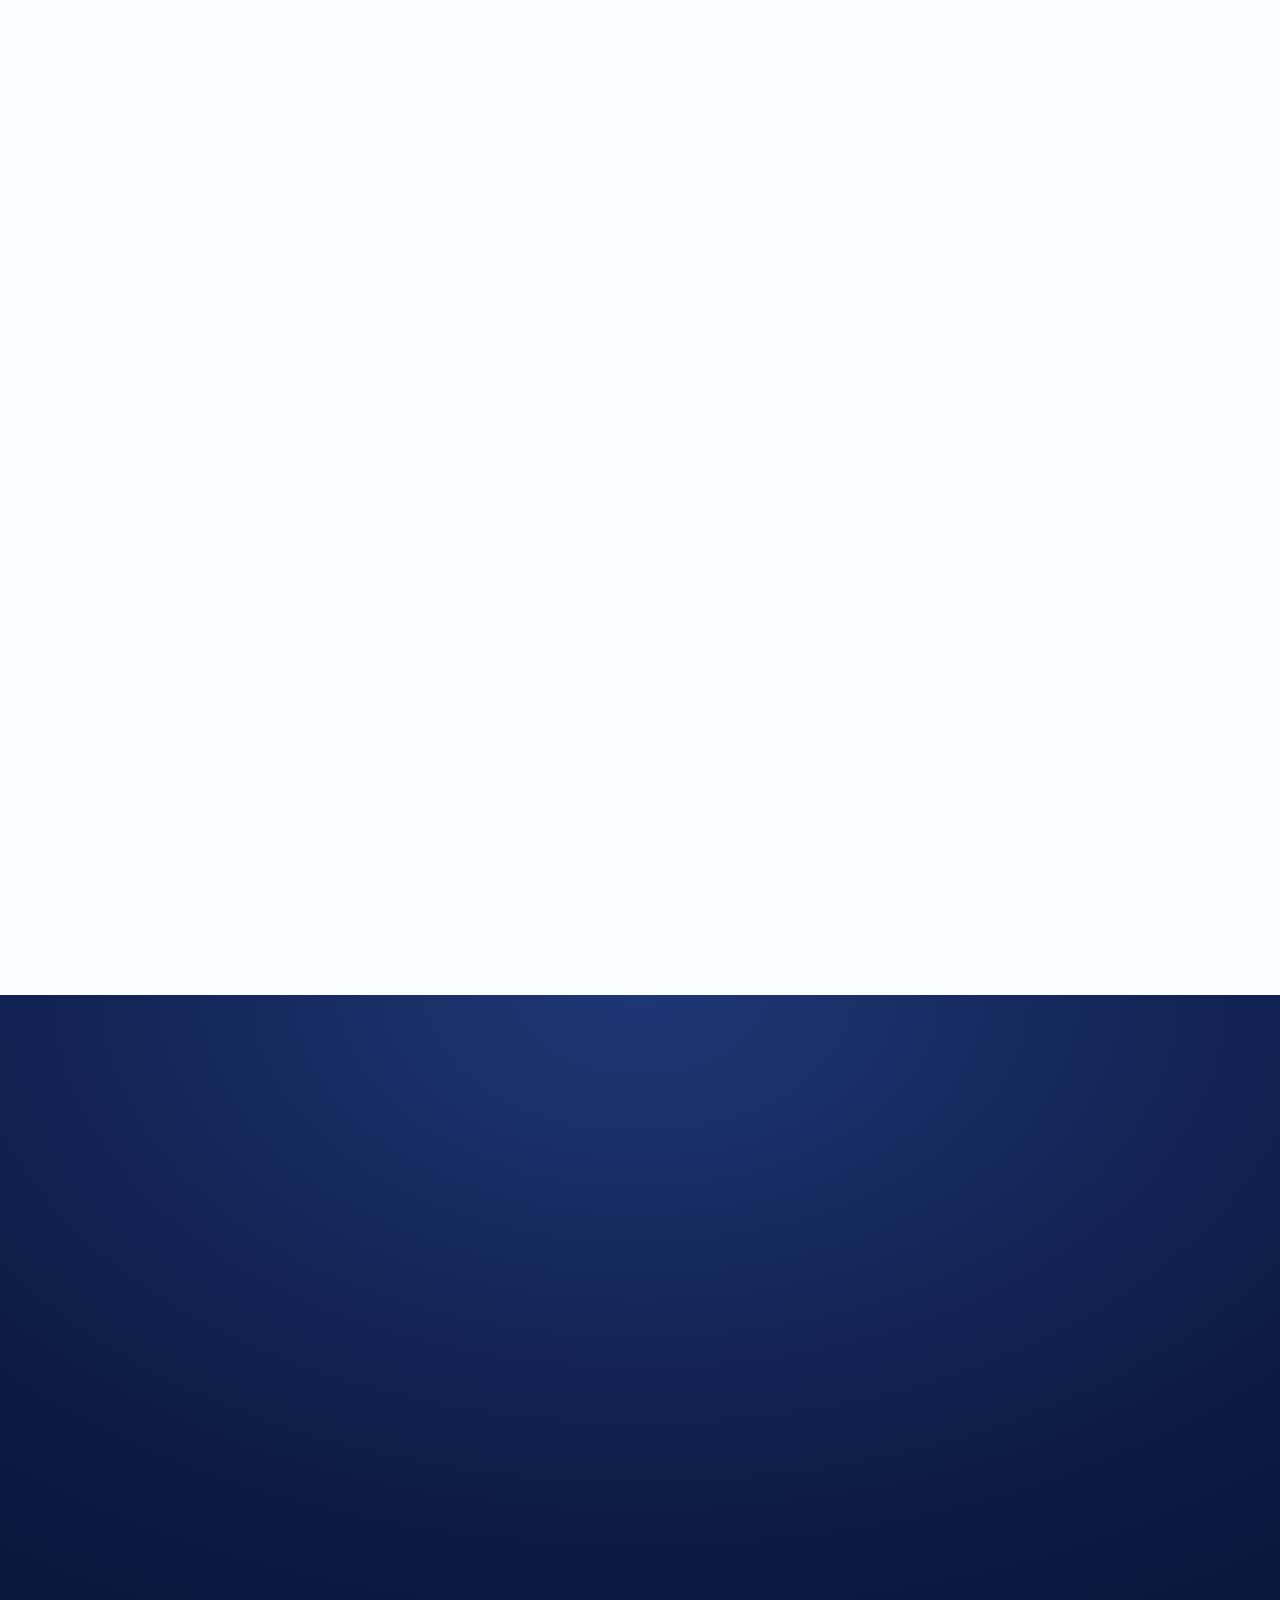
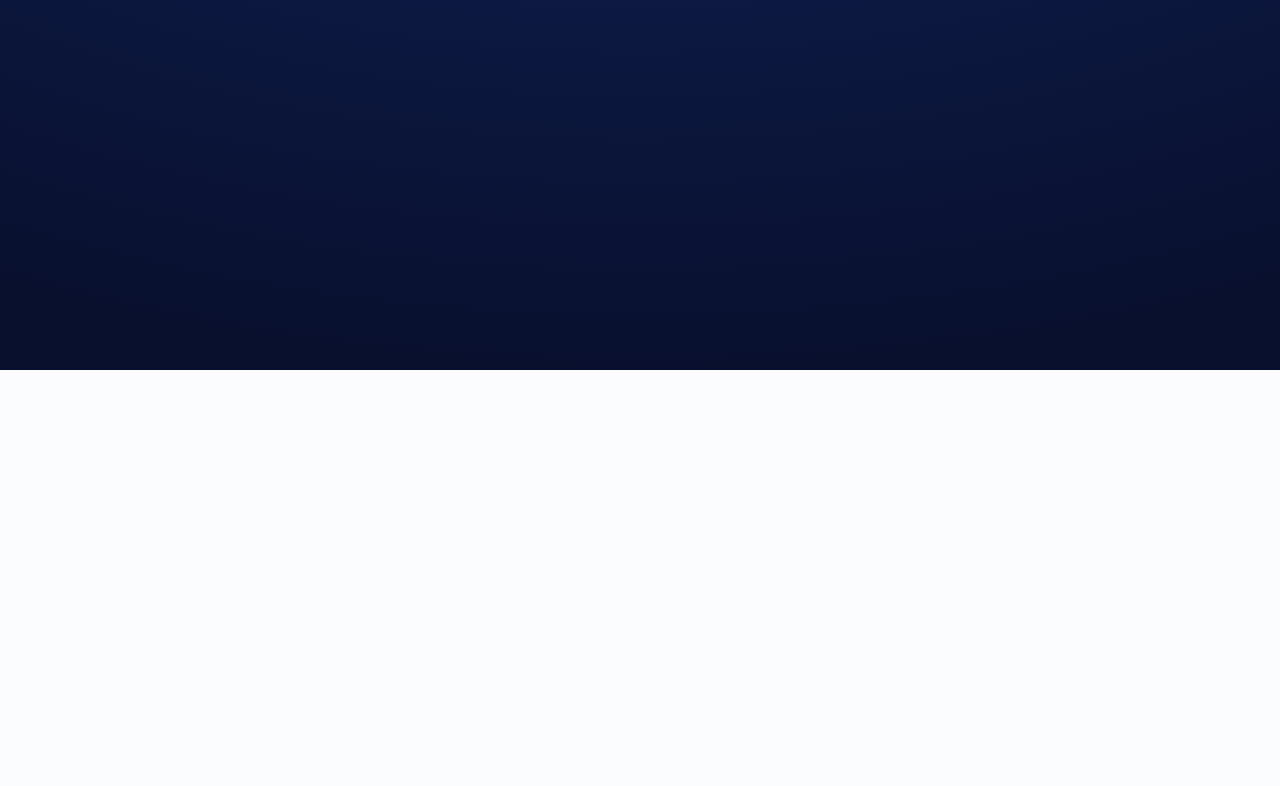
==== commit 3be6ea1e: "Una sola landing del webinar: agenda, documentación y tres paquetes La documentación del webinar se " ====
--- a/equipo/index.html
+++ b/equipo/index.html
@@ -1,6 +1,6 @@
 <!DOCTYPE html>
 <html lang="es-MX"><head><meta charset="UTF-8"><meta name="viewport" content="width=device-width, initial-scale=1">
-<title>Detrás del webinar · OmniSys</title>
-<meta http-equiv="refresh" content="0; url=../webinar/"><link rel="canonical" href="../webinar/">
+<title>Webinar · Skills con Claude Code · OmniSys</title>
+<meta http-equiv="refresh" content="0; url=../#documentacion"><link rel="canonical" href="../">
 <style>body{margin:0;font:16px system-ui,sans-serif;background:#0D1A45;color:#fff;display:grid;place-items:center;min-height:100vh}a{color:#8FB0F0}</style>
-</head><body><p>Esta página se movió a <a href="../webinar/">Detrás del webinar</a>.</p></body></html>
+</head><body><p>La documentación del webinar ahora está en la <a href="../#documentacion">página del webinar</a>.</p></body></html>
